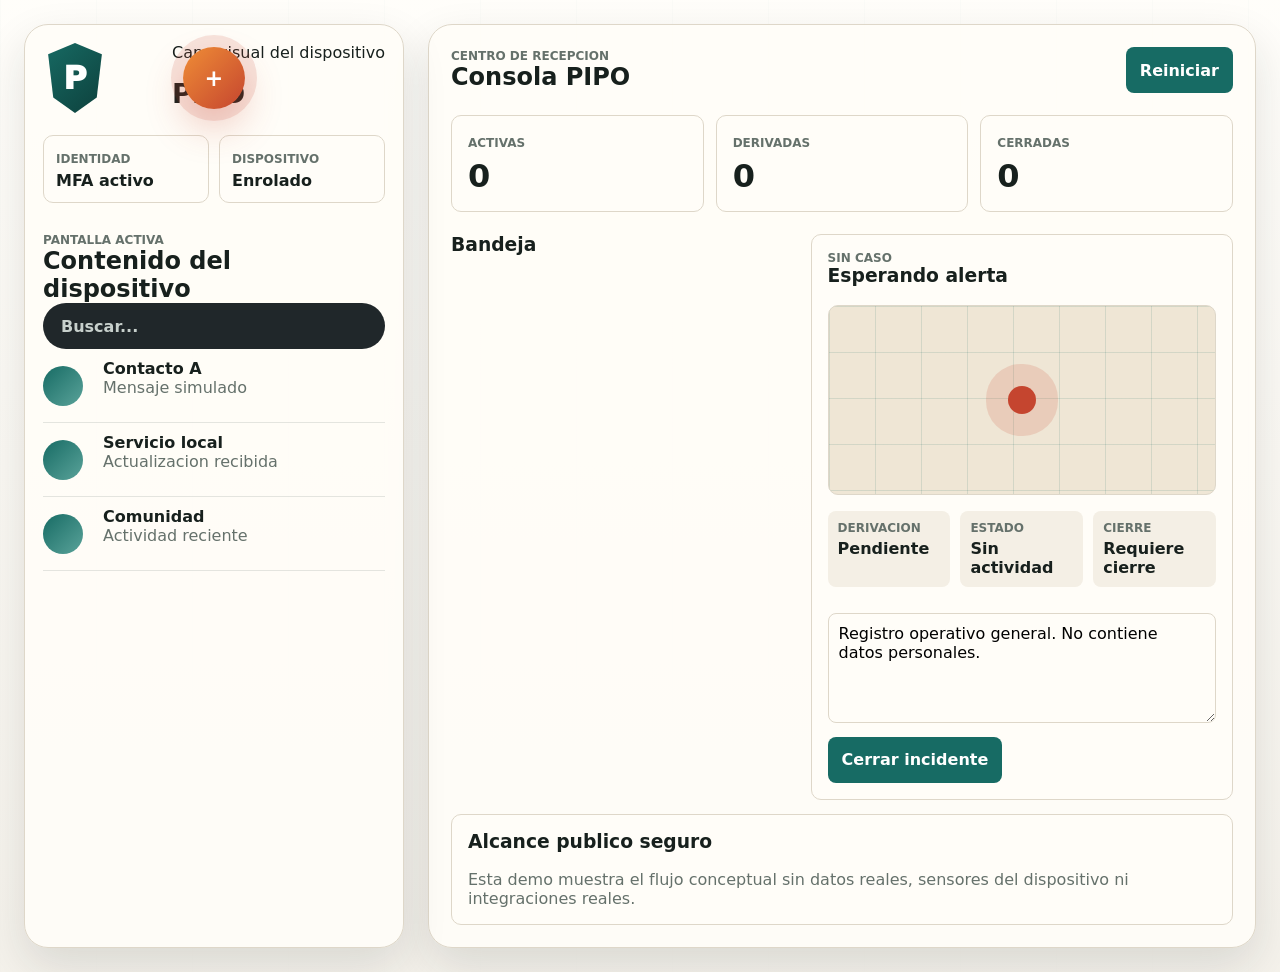
==== docs/index.html @ a472d69b "Publish public demo via GitHub Pages" ====
<!doctype html>
<html lang="es">
  <head>
    <meta charset="utf-8" />
    <meta name="viewport" content="width=device-width, initial-scale=1" />
    <title>PIPO Emergency Layer Public</title>
    <link rel="stylesheet" href="styles.css" />
  </head>
  <body>
    <main class="shell">
      <section class="phone" aria-label="Vista ciudadana">
        <header class="brand">
          <div class="mark">P</div>
          <div>
            <p>Capa visual del dispositivo</p>
            <h1>PIPO</h1>
          </div>
          <button id="pipoButton" class="pipo-dot" type="button" aria-label="Abrir PIPO">+</button>
        </header>

        <section class="identity">
          <article>
            <span>Identidad</span>
            <strong>MFA activo</strong>
          </article>
          <article>
            <span>Dispositivo</span>
            <strong>Enrolado</strong>
          </article>
        </section>

        <section class="device-view">
          <p class="eyebrow">Pantalla activa</p>
          <h2>Contenido del dispositivo</h2>
          <div class="mock-search">Buscar...</div>
          <article><span></span><div><strong>Contacto A</strong><p>Mensaje simulado</p></div></article>
          <article><span></span><div><strong>Servicio local</strong><p>Actualizacion recibida</p></div></article>
          <article><span></span><div><strong>Comunidad</strong><p>Actividad reciente</p></div></article>
        </section>

        <aside id="pipoPanel" class="panel hidden">
          <div class="panel-head">
            <div>
              <p class="eyebrow">PIPO Layer</p>
              <h2>Alerta ciudadana</h2>
            </div>
            <button id="closePanel" type="button">×</button>
          </div>

          <p class="label">Condicion</p>
          <div class="grid" id="conditionGrid">
            <button type="button" data-condition="Seguridad">Seguridad</button>
            <button type="button" data-condition="Salud">Salud</button>
            <button type="button" data-condition="Incendio">Incendio</button>
            <button type="button" data-condition="Accidente">Accidente</button>
            <button type="button" data-condition="Amenaza">Amenaza</button>
            <button type="button" data-condition="Persona en riesgo">Persona en riesgo</button>
          </div>

          <p class="label">Derivar a</p>
          <div class="grid route-grid" id="routeGrid">
            <button type="button" data-route="911">911</button>
            <button type="button" data-route="107">107</button>
            <button type="button" data-route="Bomberos">Bomberos</button>
            <button type="button" data-route="Defensa Civil">Defensa Civil</button>
            <button type="button" data-route="Transito">Transito</button>
            <button type="button" data-route="Centro de Monitoreo">Monitoreo</button>
          </div>

          <button id="sendAlert" class="send-alert" type="button">Comunicar alerta</button>
          <p class="notice">Demo publica: no captura datos reales ni accede a sensores.</p>
        </aside>
      </section>

      <section class="console" aria-label="Consola institucional">
        <header>
          <div>
            <p class="eyebrow">Centro de recepcion</p>
            <h2>Consola PIPO</h2>
          </div>
          <button id="resetDemo" type="button">Reiniciar</button>
        </header>

        <section class="metrics">
          <article><span>Activas</span><strong id="activeCount">0</strong></article>
          <article><span>Derivadas</span><strong id="derivedCount">0</strong></article>
          <article><span>Cerradas</span><strong id="closedCount">0</strong></article>
        </section>

        <section class="case-board">
          <div>
            <h3>Bandeja</h3>
            <div id="caseList" class="case-list"></div>
          </div>
          <article class="case-detail">
            <p class="case-id" id="caseId">Sin caso</p>
            <h3 id="caseTitle">Esperando alerta</h3>
            <div class="map">
              <span></span>
            </div>
            <dl>
              <div><dt>Derivacion</dt><dd id="caseRoute">Pendiente</dd></div>
              <div><dt>Estado</dt><dd id="caseStatus">Sin actividad</dd></div>
              <div><dt>Cierre</dt><dd id="caseClosure">Requiere cierre</dd></div>
            </dl>
            <textarea id="caseNotes">Registro operativo general. No contiene datos personales.</textarea>
            <button id="closeCase" type="button">Cerrar incidente</button>
          </article>
        </section>

        <section class="scope">
          <h3>Alcance publico seguro</h3>
          <p>Esta demo muestra el flujo conceptual sin datos reales, sensores del dispositivo ni integraciones reales.</p>
        </section>
      </section>
    </main>

    <script src="app.js"></script>
  </body>
</html>
---- docs/styles.css ----
:root {
  --bg: #f4f1ea;
  --surface: #fffdf8;
  --ink: #17201d;
  --muted: #65716b;
  --line: #ded7c9;
  --teal: #176b64;
  --teal-dark: #0d3f3b;
  --coral: #c5452f;
  --amber: #d69225;
  --shadow: 0 18px 45px rgba(23, 32, 29, 0.12);
}

* {
  box-sizing: border-box;
}

body {
  margin: 0;
  min-height: 100vh;
  font-family: Inter, ui-sans-serif, system-ui, -apple-system, BlinkMacSystemFont, "Segoe UI", sans-serif;
  color: var(--ink);
  background:
    linear-gradient(180deg, rgba(255, 253, 248, 0.72), rgba(244, 241, 234, 0.94)),
    repeating-linear-gradient(90deg, rgba(23, 107, 100, 0.06) 0 1px, transparent 1px 96px);
}

button,
textarea {
  font: inherit;
}

button {
  border: 0;
  cursor: pointer;
  font-weight: 850;
}

.shell {
  width: min(1320px, 100%);
  margin: 0 auto;
  padding: 24px;
  display: grid;
  grid-template-columns: 380px minmax(0, 1fr);
  gap: 24px;
}

.phone,
.console {
  background: rgba(255, 253, 248, 0.94);
  border: 1px solid var(--line);
  border-radius: 24px;
  box-shadow: var(--shadow);
}

.phone {
  position: relative;
  min-height: calc(100vh - 48px);
  overflow: hidden;
  padding: 18px;
}

.brand,
.console header,
.panel-head {
  display: flex;
  align-items: center;
  justify-content: space-between;
  gap: 14px;
}

.brand {
  align-items: flex-start;
}

.mark {
  width: 64px;
  height: 70px;
  display: grid;
  place-items: center;
  color: #fff;
  font-size: 2rem;
  font-weight: 950;
  background: linear-gradient(135deg, var(--teal), var(--teal-dark));
  clip-path: polygon(50% 0, 92% 16%, 84% 78%, 50% 100%, 16% 78%, 8% 16%);
}

.pipo-dot {
  position: absolute;
  left: 50%;
  top: 22px;
  transform: translateX(-50%);
  width: 62px;
  height: 62px;
  border-radius: 999px;
  color: #fff;
  background: linear-gradient(135deg, #ef8d36, var(--coral));
  box-shadow: 0 0 0 12px rgba(197, 69, 47, 0.14), 0 18px 38px rgba(197, 69, 47, 0.28);
  font-size: 1.4rem;
}

.eyebrow,
.label,
dt,
.metrics span,
.identity span,
.case-id {
  margin: 0;
  color: var(--muted);
  font-size: 0.75rem;
  font-weight: 900;
  text-transform: uppercase;
}

h1,
h2,
h3,
p {
  margin-top: 0;
}

h1 {
  margin-bottom: 0;
  font-size: 1.7rem;
}

h2 {
  margin-bottom: 0;
}

.identity {
  margin: 22px 0;
  display: grid;
  grid-template-columns: 1fr 1fr;
  gap: 10px;
}

.identity article,
.metrics article,
.case-detail,
.scope {
  border: 1px solid var(--line);
  border-radius: 10px;
  background: var(--surface);
}

.identity article {
  padding: 12px;
}

.identity strong {
  display: block;
  margin-top: 4px;
}

.device-view {
  padding-top: 8px;
}

.mock-search {
  min-height: 46px;
  border-radius: 999px;
  display: flex;
  align-items: center;
  padding: 0 18px;
  background: #20272a;
  color: #c7d0cc;
  font-weight: 800;
}

.device-view article {
  min-height: 74px;
  display: grid;
  grid-template-columns: 48px 1fr;
  gap: 12px;
  align-items: center;
  border-bottom: 1px solid rgba(105, 115, 109, 0.18);
}

.device-view article span {
  width: 40px;
  height: 40px;
  border-radius: 50%;
  background: linear-gradient(135deg, var(--teal), #5aa39a);
}

.device-view p {
  color: var(--muted);
}

.panel {
  position: absolute;
  left: 16px;
  right: 16px;
  top: 96px;
  z-index: 5;
  padding: 14px;
  border: 1px solid var(--line);
  border-radius: 14px;
  background: rgba(255, 253, 248, 0.98);
  box-shadow: 0 22px 55px rgba(23, 32, 29, 0.22);
}

.hidden {
  display: none;
}

.panel-head button {
  width: 34px;
  height: 34px;
  border-radius: 50%;
  background: #ece6d9;
}

.grid {
  margin: 8px 0 14px;
  display: grid;
  grid-template-columns: repeat(2, minmax(0, 1fr));
  gap: 8px;
}

.route-grid {
  grid-template-columns: repeat(3, minmax(0, 1fr));
}

.grid button {
  min-height: 42px;
  border-radius: 8px;
  background: #ece6d9;
  color: var(--ink);
}

.grid button.active {
  background: var(--teal-dark);
  color: #fff;
}

.send-alert,
#closeCase,
#resetDemo {
  min-height: 46px;
  border-radius: 8px;
  padding: 0 14px;
  color: #fff;
  background: var(--teal);
}

.send-alert {
  width: 100%;
  background: var(--coral);
}

.notice {
  margin: 10px 0 0;
  color: #6c4c0d;
  font-size: 0.9rem;
}

.console {
  padding: 22px;
}

.metrics {
  margin: 22px 0;
  display: grid;
  grid-template-columns: repeat(3, 1fr);
  gap: 12px;
}

.metrics article {
  padding: 16px;
}

.metrics strong {
  display: block;
  margin-top: 6px;
  font-size: 2rem;
}

.case-board {
  display: grid;
  grid-template-columns: minmax(280px, 0.9fr) minmax(360px, 1.1fr);
  gap: 14px;
}

.case-list {
  display: grid;
  gap: 10px;
}

.case-card {
  border: 1px solid var(--line);
  border-radius: 10px;
  padding: 12px;
  background: var(--surface);
}

.case-card.active {
  border-color: var(--teal);
  box-shadow: inset 4px 0 0 var(--teal);
}

.case-card p {
  margin-bottom: 0;
  color: var(--muted);
}

.case-detail {
  padding: 16px;
}

.map {
  margin: 14px 0;
  min-height: 190px;
  border: 1px solid var(--line);
  border-radius: 10px;
  background:
    linear-gradient(rgba(23, 107, 100, 0.13) 1px, transparent 1px),
    linear-gradient(90deg, rgba(23, 107, 100, 0.13) 1px, transparent 1px),
    #efe6d5;
  background-size: 46px 46px;
  display: grid;
  place-items: center;
}

.map span {
  width: 28px;
  height: 28px;
  border-radius: 50%;
  background: var(--coral);
  box-shadow: 0 0 0 22px rgba(197, 69, 47, 0.16);
}

dl {
  display: grid;
  grid-template-columns: repeat(3, 1fr);
  gap: 10px;
}

dl div {
  padding: 10px;
  border-radius: 8px;
  background: #f4efe5;
}

dd {
  margin: 4px 0 0;
  font-weight: 850;
}

textarea {
  width: 100%;
  min-height: 110px;
  margin: 10px 0;
  resize: vertical;
  border: 1px solid var(--line);
  border-radius: 8px;
  padding: 10px;
  background: #fffdf8;
}

.scope {
  margin-top: 14px;
  padding: 16px;
}

.scope p {
  margin-bottom: 0;
  color: var(--muted);
}

@media (max-width: 900px) {
  .shell,
  .case-board {
    grid-template-columns: 1fr;
  }
}
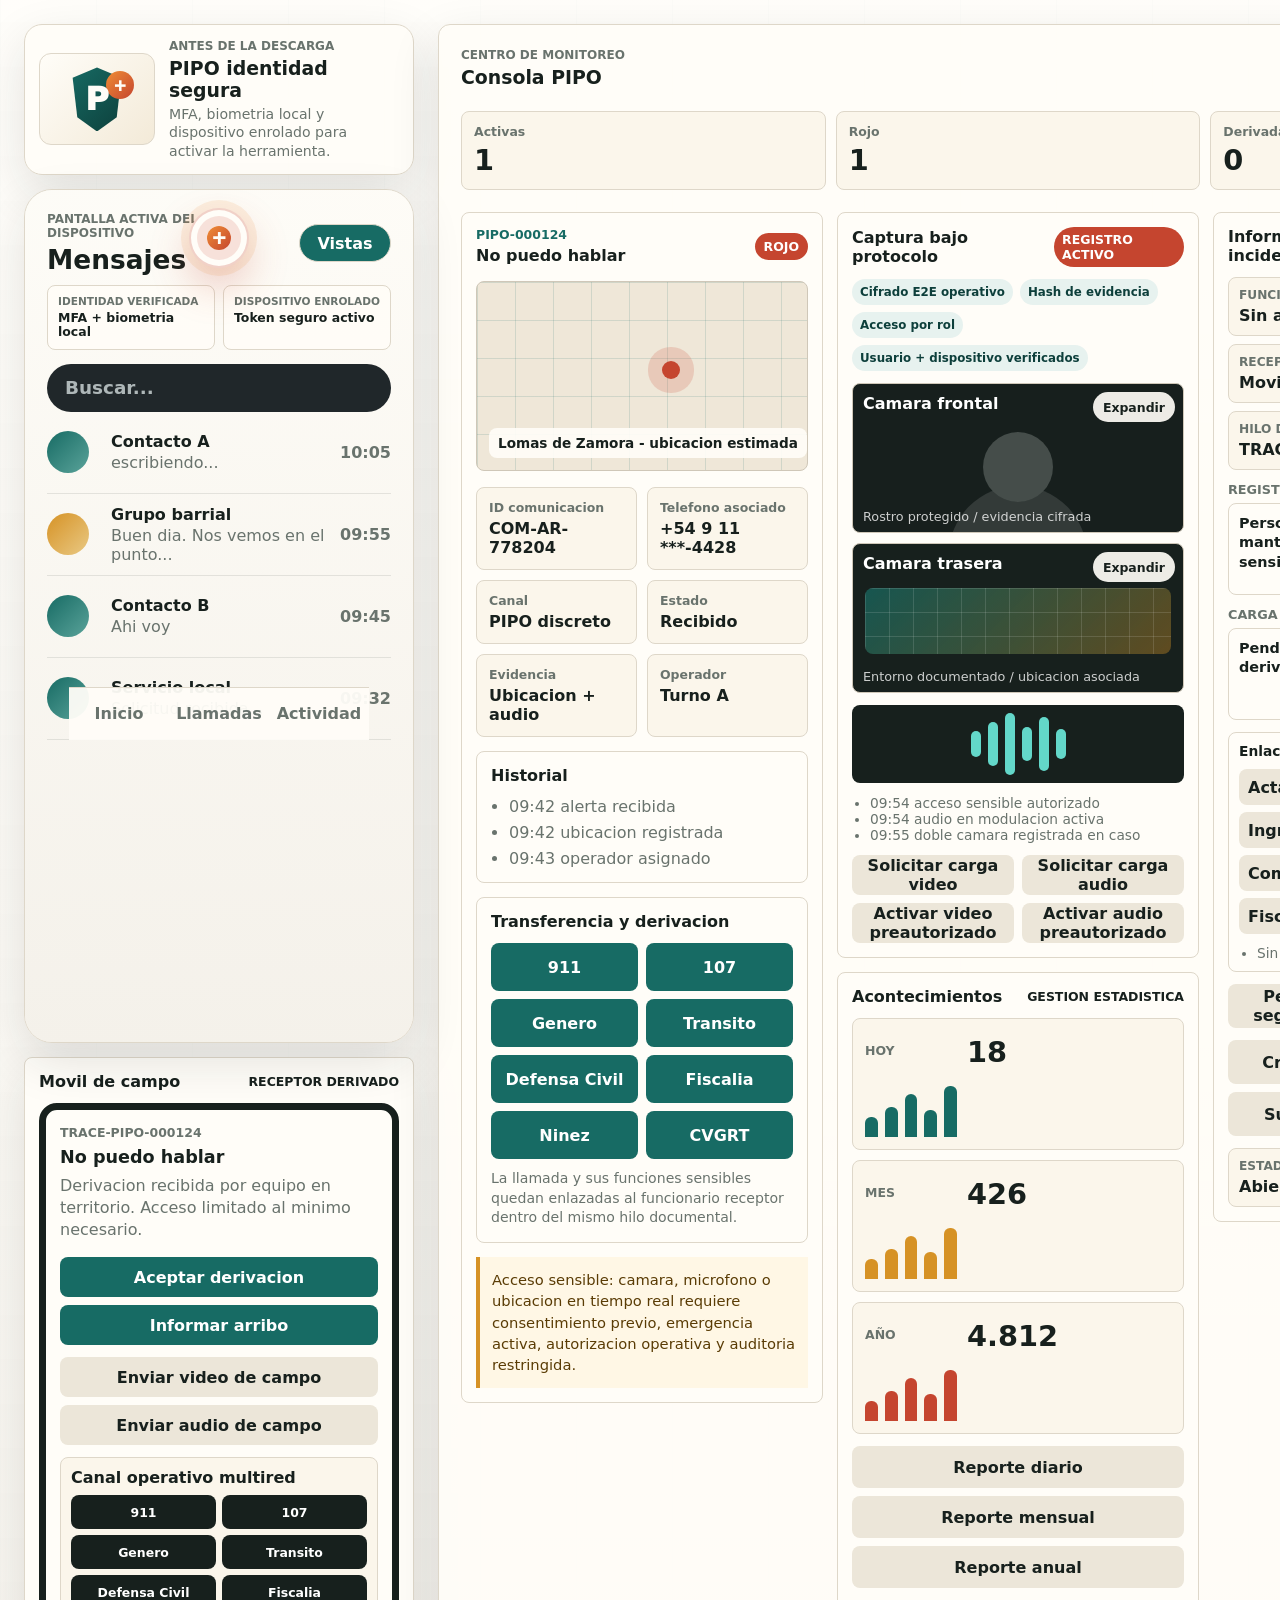
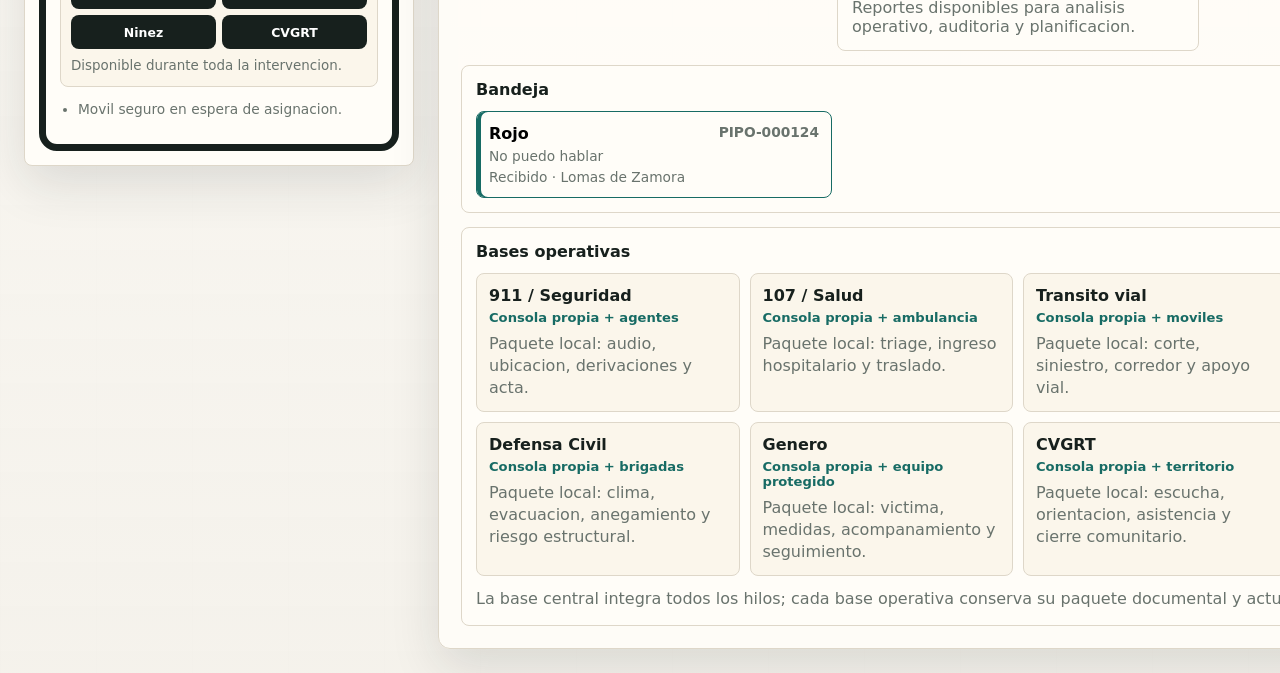
==== commit 66631042: "Align public web demo with full prototype" ====
--- a/docs/index.html
+++ b/docs/index.html
@@ -3,118 +3,519 @@
   <head>
     <meta charset="utf-8" />
     <meta name="viewport" content="width=device-width, initial-scale=1" />
-    <title>PIPO Emergency Layer Public</title>
-    <link rel="stylesheet" href="styles.css" />
+    <title>PIPO Emergency Layer - Prototipo</title>
+    <link rel="stylesheet" href="styles.css?v=32" />
   </head>
   <body>
-    <main class="shell">
-      <section class="phone" aria-label="Vista ciudadana">
-        <header class="brand">
-          <div class="mark">P</div>
+    <main class="app-shell">
+      <div class="device-column">
+        <section class="pre-download-card" aria-label="Identificacion previa a la descarga">
+          <div class="pipo-brandmark" aria-hidden="true"><span>P</span></div>
           <div>
-            <p>Capa visual del dispositivo</p>
-            <h1>PIPO</h1>
-          </div>
-          <button id="pipoButton" class="pipo-dot" type="button" aria-label="Abrir PIPO">+</button>
+            <p class="eyebrow">Antes de la descarga</p>
+            <h2>PIPO identidad segura</h2>
+            <p>MFA, biometria local y dispositivo enrolado para activar la herramienta.</p>
+          </div>
+        </section>
+
+        <section class="phone-panel" aria-label="Pantalla ciudadana">
+          <div id="neutralScreen" class="neutral-screen hidden" aria-live="polite">
+            <p>Solicitud registrada</p>
+            <strong id="neutralCase">Estado: activo</strong>
+            <button class="ghost-button" type="button" data-action="restore">Volver</button>
+          </div>
+
+        <div id="citizenFlow" class="citizen-flow">
+          <section class="social-app" aria-label="Pantalla del dispositivo simulada">
+            <header class="social-header">
+              <div>
+                <p class="eyebrow">Pantalla activa del dispositivo</p>
+                <h1 id="socialTitle">Mensajes</h1>
+              </div>
+              <details id="networkPicker" class="network-picker">
+                <summary id="networkToggle" class="network-toggle">Vistas</summary>
+                <div id="networkRail" class="network-rail" aria-label="Cambiar vista del dispositivo">
+                  <button type="button" class="active" data-social="chat">Mensajes</button>
+                  <button type="button" data-social="feed">Actividad</button>
+                  <button type="button" data-social="work">Trabajo</button>
+                  <button type="button" data-social="community">Comunidad</button>
+                </div>
+              </details>
+            </header>
+
+            <section class="identity-card" aria-label="Identidad segura PIPO">
+              <div>
+                <span>Identidad verificada</span>
+                <strong>MFA + biometria local</strong>
+              </div>
+              <div>
+                <span>Dispositivo enrolado</span>
+                <strong>Token seguro activo</strong>
+              </div>
+            </section>
+
+            <div class="social-screen active" data-screen="chat">
+              <div class="search-pill">Buscar...</div>
+              <article class="chat-row"><span class="avatar"></span><div><strong>Contacto A</strong><p>escribiendo...</p></div><time>10:05</time></article>
+              <article class="chat-row"><span class="avatar alt"></span><div><strong>Grupo barrial</strong><p>Buen dia. Nos vemos en el punto...</p></div><time>09:55</time></article>
+              <article class="chat-row"><span class="avatar neutral"></span><div><strong>Contacto B</strong><p>Ahi voy</p></div><time>09:45</time></article>
+              <article class="chat-row"><span class="avatar"></span><div><strong>Servicio local</strong><p>Solicitud recibida...</p></div><time>09:32</time></article>
+              <nav class="mock-nav"><span>Inicio</span><span>Llamadas</span><span>Actividad</span></nav>
+            </div>
+
+            <div class="social-screen" data-screen="feed">
+              <div class="story-strip"><span></span><span></span><span></span><span></span></div>
+              <article class="social-card">
+                <div class="avatar-line">
+                  <span class="avatar alt"></span>
+                  <div>
+                    <strong>Cuenta comunitaria</strong>
+                    <p>3 personas mas · contenido anonimizado</p>
+                  </div>
+                </div>
+                <div class="post-visual magenta"></div>
+                <div class="reaction-row"><span>Me gusta</span><span>Comentar</span><span>Enviar</span></div>
+              </article>
+            </div>
+
+            <div class="social-screen" data-screen="work">
+              <div class="search-pill light">Buscar</div>
+              <article class="work-card">
+                <div class="avatar-line">
+                  <span class="avatar neutral"></span>
+                  <div>
+                    <strong>Perfil profesional</strong>
+                    <p>Publicacion sugerida · 1 h</p>
+                  </div>
+                </div>
+                <div class="post-visual work"></div>
+                <p class="post-text">Contenido laboral anonimizado. La capa visual PIPO permanece disponible sin exponer identidad.</p>
+              </article>
+              <div class="reaction-row"><span>Recomendar</span><span>Comentar</span><span>Enviar</span></div>
+            </div>
+
+            <div class="social-screen" data-screen="community">
+              <aside class="server-rail"><span></span><span></span><span></span><span></span><span>+</span></aside>
+              <section class="channel-list">
+                <h2>Comunidad segura</h2>
+                <div class="search-pill">Buscar</div>
+                <p># avisos</p>
+                <p># general</p>
+                <p># clases</p>
+                <p># herramientas</p>
+                <p>🔊 Sala general</p>
+                <p>🔊 Sala duo</p>
+                <p># segundo-anio</p>
+              </section>
+            </div>
+          </section>
+
+          <button id="pipoDot" class="pipo-dot" type="button" data-action="toggle-rail" aria-label="Abrir PIPO">
+            <span></span>
+          </button>
+
+          <aside id="pipoRail" class="pipo-rail overlay hidden" aria-label="Barra de emergencia PIPO">
+            <div class="rail-head">
+              <div>
+                <p class="eyebrow">PIPO Layer</p>
+                <h2>Emergencia</h2>
+              </div>
+              <button class="mini-close" type="button" data-action="toggle-rail" aria-label="Cerrar">×</button>
+            </div>
+
+            <div class="rail-section">
+              <p>Condicion</p>
+              <div class="incident-grid compact-grid" id="incidentGrid">
+                <button type="button" data-incident="No puedo hablar">No puedo hablar</button>
+                <button type="button" data-incident="Violencia de genero">Violencia</button>
+                <button type="button" data-incident="Emergencia medica">Salud</button>
+                <button type="button" data-incident="Amenaza o extorsion">Amenaza</button>
+                <button type="button" data-incident="Robo en curso">Robo</button>
+                <button type="button" data-incident="Incendio">Incendio</button>
+                <button type="button" data-incident="Accidente vial">Accidente</button>
+                <button type="button" data-incident="Persona en riesgo">Persona en riesgo</button>
+              </div>
+            </div>
+
+            <div class="rail-section">
+              <p>Derivar a</p>
+              <div class="route-grid">
+                <button type="button" data-route="911 / Seguridad">911</button>
+                <button type="button" data-route="107 / Salud">107</button>
+                <button type="button" data-route="100 / Bomberos">Bomberos</button>
+                <button type="button" data-route="103 / Defensa Civil">Defensa Civil</button>
+                <button type="button" data-route="Genero">Genero</button>
+                <button type="button" data-route="Transito vial">Transito</button>
+                <button type="button" data-route="Ninez">Ninez</button>
+                <button type="button" data-route="Fiscalia">Fiscalia</button>
+                <button type="button" data-route="CVGRT territorial">CVGRT</button>
+              </div>
+            </div>
+
+            <div class="rail-actions">
+              <button id="panicButton" class="primary-alert" type="button">Comunicar alerta</button>
+              <button type="button" data-action="reserved-call" class="reserve-alert">Llamar en reserva</button>
+            </div>
+
+            <div class="single-contact">
+              <strong>Activacion silenciosa</strong>
+              <span>Si no puedo hablar ni delatarme, toca una sola vez para enviar ubicacion, audio/video preautorizado y evidencia disponible.</span>
+              <button type="button" data-action="silent" class="silent-alert">Tocar sin delatarme</button>
+            </div>
+          </aside>
+          </div>
+        </section>
+
+        <section class="field-mobile field-mobile-device">
+          <div class="section-title">
+            <h3>Movil de campo</h3>
+            <span>Receptor derivado</span>
+          </div>
+          <div class="field-phone">
+            <p class="field-id">TRACE-PIPO-000124</p>
+            <h4>No puedo hablar</h4>
+            <p>Derivacion recibida por equipo en territorio. Acceso limitado al minimo necesario.</p>
+            <div class="field-actions">
+              <button type="button" data-action="field-accept">Aceptar derivacion</button>
+              <button type="button" data-action="field-update">Informar arribo</button>
+            </div>
+            <div id="fieldEvidence" class="field-evidence hidden">
+              <strong>Evidencia habilitada</strong>
+              <span>Imagenes</span>
+              <span>Audio</span>
+              <span>Ubicacion</span>
+            </div>
+            <div class="field-actions secondary">
+              <button type="button" data-action="field-video">Enviar video de campo</button>
+              <button type="button" data-action="field-audio">Enviar audio de campo</button>
+            </div>
+            <div class="radio-channel">
+              <strong>Canal operativo multired</strong>
+              <div>
+                <button type="button" data-radio="911">911</button>
+                <button type="button" data-radio="107">107</button>
+                <button type="button" data-radio="Genero">Genero</button>
+                <button type="button" data-radio="Transito vial">Transito</button>
+                <button type="button" data-radio="Defensa Civil">Defensa Civil</button>
+                <button type="button" data-radio="Fiscalia">Fiscalia</button>
+                <button type="button" data-radio="Ninez">Ninez</button>
+                <button type="button" data-radio="CVGRT">CVGRT</button>
+              </div>
+              <p id="radioState">Disponible durante toda la intervencion.</p>
+            </div>
+            <ul id="fieldLog">
+              <li>Movil seguro en espera de asignacion.</li>
+            </ul>
+          </div>
+        </section>
+      </div>
+
+      <section class="operator-panel" aria-label="Consola operativa">
+        <header class="console-header">
+          <div>
+            <p class="eyebrow">Centro de monitoreo</p>
+            <h2>Consola PIPO</h2>
+          </div>
+          <div class="console-actions">
+            <button type="button" data-action="reset">Reiniciar demo</button>
+          </div>
         </header>
 
-        <section class="identity">
+        <div class="metrics">
           <article>
-            <span>Identidad</span>
-            <strong>MFA activo</strong>
+            <span>Activas</span>
+            <strong id="activeCount">1</strong>
           </article>
           <article>
-            <span>Dispositivo</span>
-            <strong>Enrolado</strong>
+            <span>Rojo</span>
+            <strong id="redCount">1</strong>
           </article>
-        </section>
-
-        <section class="device-view">
-          <p class="eyebrow">Pantalla activa</p>
-          <h2>Contenido del dispositivo</h2>
-          <div class="mock-search">Buscar...</div>
-          <article><span></span><div><strong>Contacto A</strong><p>Mensaje simulado</p></div></article>
-          <article><span></span><div><strong>Servicio local</strong><p>Actualizacion recibida</p></div></article>
-          <article><span></span><div><strong>Comunidad</strong><p>Actividad reciente</p></div></article>
-        </section>
-
-        <aside id="pipoPanel" class="panel hidden">
-          <div class="panel-head">
-            <div>
-              <p class="eyebrow">PIPO Layer</p>
-              <h2>Alerta ciudadana</h2>
-            </div>
-            <button id="closePanel" type="button">×</button>
-          </div>
-
-          <p class="label">Condicion</p>
-          <div class="grid" id="conditionGrid">
-            <button type="button" data-condition="Seguridad">Seguridad</button>
-            <button type="button" data-condition="Salud">Salud</button>
-            <button type="button" data-condition="Incendio">Incendio</button>
-            <button type="button" data-condition="Accidente">Accidente</button>
-            <button type="button" data-condition="Amenaza">Amenaza</button>
-            <button type="button" data-condition="Persona en riesgo">Persona en riesgo</button>
-          </div>
-
-          <p class="label">Derivar a</p>
-          <div class="grid route-grid" id="routeGrid">
-            <button type="button" data-route="911">911</button>
-            <button type="button" data-route="107">107</button>
-            <button type="button" data-route="Bomberos">Bomberos</button>
-            <button type="button" data-route="Defensa Civil">Defensa Civil</button>
-            <button type="button" data-route="Transito">Transito</button>
-            <button type="button" data-route="Centro de Monitoreo">Monitoreo</button>
-          </div>
-
-          <button id="sendAlert" class="send-alert" type="button">Comunicar alerta</button>
-          <p class="notice">Demo publica: no captura datos reales ni accede a sensores.</p>
-        </aside>
+          <article>
+            <span>Derivadas</span>
+            <strong id="derivedCount">0</strong>
+          </article>
+        </div>
+
+        <div class="console-layout">
+          <section class="case-detail">
+            <div class="case-head">
+              <div>
+                <p id="caseId" class="case-id">PIPO-000124</p>
+                <h3 id="caseTitle">No puedo hablar</h3>
+              </div>
+              <span id="casePriority" class="priority red">Rojo</span>
+            </div>
+
+            <div class="map-box">
+              <div class="map-marker"></div>
+              <span id="caseZone">Lomas de Zamora - ubicacion estimada</span>
+            </div>
+
+            <div class="detail-grid">
+              <article>
+                <span>ID comunicacion</span>
+                <strong id="caseComms">COM-AR-778204</strong>
+              </article>
+              <article>
+                <span>Telefono asociado</span>
+                <strong id="casePhone">+54 9 11 ***-4428</strong>
+              </article>
+              <article>
+                <span>Canal</span>
+                <strong id="caseChannel">PIPO discreto</strong>
+              </article>
+              <article>
+                <span>Estado</span>
+                <strong id="caseStatus">Recibido</strong>
+              </article>
+              <article>
+                <span>Evidencia</span>
+                <strong id="caseEvidence">Ubicacion + audio</strong>
+              </article>
+              <article>
+                <span>Operador</span>
+                <strong>Turno A</strong>
+              </article>
+            </div>
+
+            <section class="timeline">
+              <h3>Historial</h3>
+              <ul id="timelineList"></ul>
+            </section>
+
+            <section class="derivation">
+              <h3>Transferencia y derivacion</h3>
+              <div class="derivation-buttons">
+                <button type="button" data-derive="911 / Seguridad">911</button>
+                <button type="button" data-derive="107 / Salud">107</button>
+                <button type="button" data-derive="Genero">Genero</button>
+                <button type="button" data-derive="Transito vial">Transito</button>
+                <button type="button" data-derive="Defensa Civil">Defensa Civil</button>
+                <button type="button" data-derive="Fiscalia">Fiscalia</button>
+                <button type="button" data-derive="Ninez">Ninez</button>
+                <button type="button" data-derive="CVGRT territorial">CVGRT</button>
+              </div>
+              <p class="derivation-copy">La llamada y sus funciones sensibles quedan enlazadas al funcionario receptor dentro del mismo hilo documental.</p>
+            </section>
+
+            <aside class="sensitive-note">
+              Acceso sensible: camara, microfono o ubicacion en tiempo real requiere consentimiento previo,
+              emergencia activa, autorizacion operativa y auditoria restringida.
+            </aside>
+
+          </section>
+
+          <section class="report-panel">
+            <div class="section-title">
+              <h3>Informe del incidente</h3>
+              <span>Cierre obligatorio</span>
+            </div>
+            <div class="report-meta">
+              <article>
+                <span>Funcionario receptor</span>
+                <strong id="receiverName">Sin asignar</strong>
+              </article>
+              <article>
+                <span>Recepcion en campo</span>
+                <strong id="fieldDevice">Movil seguro pendiente</strong>
+              </article>
+              <article>
+                <span>Hilo documental</span>
+                <strong id="threadId">TRACE-PIPO-000124</strong>
+              </article>
+            </div>
+            <label class="report-field">
+              Registro del operador
+              <textarea id="operatorReport">Persona sin posibilidad de hablar. Se mantiene ubicacion activa y evidencia sensible bajo protocolo.</textarea>
+            </label>
+            <label class="report-field">
+              Carga del funcionario receptor
+              <textarea id="receiverReport">Pendiente de carga por area derivada.</textarea>
+            </label>
+            <section class="document-links">
+              <h4>Enlaces institucionales</h4>
+              <button type="button" data-linkdoc="Acta policial">Acta policial</button>
+              <button type="button" data-linkdoc="Ingreso hospitalario">Ingreso hospitalario</button>
+              <button type="button" data-linkdoc="Comunicacion judicial">Comunicacion judicial</button>
+              <button type="button" data-linkdoc="Fiscalia / Ninez">Fiscalia / Ninez</button>
+              <ul id="linkedDocs">
+                <li>Sin documentacion externa asociada.</li>
+              </ul>
+            </section>
+            <div class="closure-grid">
+              <button type="button" data-action="mark-followup">Pendiente seguimiento</button>
+              <button type="button" data-action="close-case">Cerrar reporte</button>
+            </div>
+            <div class="closure-grid upload-grid">
+              <button type="button" data-linkdoc="Acta de procedimiento">Crear acta</button>
+              <button type="button" data-linkdoc="Documento adjunto">Subir documento</button>
+              <button type="button" data-linkdoc="Foto de cierre">Subir foto</button>
+              <button type="button" data-linkdoc="Video de cierre">Subir video</button>
+            </div>
+            <div class="closure-state">
+              <span>Estado de cierre</span>
+              <strong id="closureState">Abierto - requiere cierre</strong>
+            </div>
+          </section>
+
+          <div class="middle-stack">
+          <section class="camera-monitor">
+            <div class="section-title">
+              <h3>Captura bajo protocolo</h3>
+              <span>Registro activo</span>
+            </div>
+            <div class="security-strip">
+              <span>Cifrado E2E operativo</span>
+              <span>Hash de evidencia</span>
+              <span>Acceso por rol</span>
+              <span>Usuario + dispositivo verificados</span>
+            </div>
+            <div class="camera-grid">
+              <article class="camera-feed front">
+                <span>Camara frontal</span>
+                <button type="button" data-action="expand-front">Expandir</button>
+                <div class="face-mask"></div>
+                <p>Rostro protegido / evidencia cifrada</p>
+              </article>
+              <article class="camera-feed rear">
+                <span>Camara trasera</span>
+                <button type="button" data-action="expand-rear">Expandir</button>
+                <div class="scene-lines"></div>
+                <p>Entorno documentado / ubicacion asociada</p>
+              </article>
+            </div>
+            <div class="audio-register">
+              <div class="wave-bars" aria-label="Modulacion de audio">
+                <span></span><span></span><span></span><span></span><span></span><span></span>
+              </div>
+              <ul>
+                <li>09:54 acceso sensible autorizado</li>
+                <li>09:54 audio en modulacion activa</li>
+                <li>09:55 doble camara registrada en caso</li>
+              </ul>
+            </div>
+            <div class="monitor-actions">
+              <button type="button" data-action="ask-field-video">Solicitar carga video</button>
+              <button type="button" data-action="ask-field-audio">Solicitar carga audio</button>
+              <button type="button" data-action="request-field-video">Activar video preautorizado</button>
+              <button type="button" data-action="request-field-audio">Activar audio preautorizado</button>
+            </div>
+          </section>
+
+          <section class="analytics-panel">
+            <div class="section-title">
+              <h3>Acontecimientos</h3>
+              <span>Gestion estadistica</span>
+            </div>
+            <div class="analytics-grid">
+              <article>
+                <span>Hoy</span>
+                <strong>18</strong>
+                <div class="mini-bars"><i></i><i></i><i></i><i></i><i></i></div>
+              </article>
+              <article>
+                <span>Mes</span>
+                <strong>426</strong>
+                <div class="mini-bars month"><i></i><i></i><i></i><i></i><i></i></div>
+              </article>
+              <article>
+                <span>Año</span>
+                <strong>4.812</strong>
+                <div class="mini-bars year"><i></i><i></i><i></i><i></i><i></i></div>
+              </article>
+            </div>
+            <div class="report-actions">
+              <button type="button" data-action="daily-report">Reporte diario</button>
+              <button type="button" data-action="monthly-report">Reporte mensual</button>
+              <button type="button" data-action="annual-report">Reporte anual</button>
+            </div>
+            <p id="reportState">Reportes disponibles para analisis operativo, auditoria y planificacion.</p>
+          </section>
+
+          </div>
+
+          <section class="queue">
+            <div class="section-title">
+              <h3>Bandeja</h3>
+              <span>Tiempo real</span>
+            </div>
+            <div id="caseList" class="case-list"></div>
+          </section>
+
+          <section class="federated-bases">
+            <div class="section-title">
+              <h3>Bases operativas</h3>
+              <span>Consolas federadas</span>
+            </div>
+            <div class="base-grid">
+              <article>
+                <strong>911 / Seguridad</strong>
+                <span>Consola propia + agentes</span>
+                <p>Paquete local: audio, ubicacion, derivaciones y acta.</p>
+              </article>
+              <article>
+                <strong>107 / Salud</strong>
+                <span>Consola propia + ambulancia</span>
+                <p>Paquete local: triage, ingreso hospitalario y traslado.</p>
+              </article>
+              <article>
+                <strong>Transito vial</strong>
+                <span>Consola propia + moviles</span>
+                <p>Paquete local: corte, siniestro, corredor y apoyo vial.</p>
+              </article>
+              <article>
+                <strong>Fiscalia / Ninez</strong>
+                <span>Consola propia + receptor</span>
+                <p>Paquete local: oficio, resguardo, intervencion y cierre.</p>
+              </article>
+              <article>
+                <strong>Defensa Civil</strong>
+                <span>Consola propia + brigadas</span>
+                <p>Paquete local: clima, evacuacion, anegamiento y riesgo estructural.</p>
+              </article>
+              <article>
+                <strong>Genero</strong>
+                <span>Consola propia + equipo protegido</span>
+                <p>Paquete local: victima, medidas, acompanamiento y seguimiento.</p>
+              </article>
+              <article>
+                <strong>CVGRT</strong>
+                <span>Consola propia + territorio</span>
+                <p>Paquete local: escucha, orientacion, asistencia y cierre comunitario.</p>
+              </article>
+              <article>
+                <strong>Centro de Monitoreo</strong>
+                <span>Base central integradora</span>
+                <p>Paquete central: todos los hilos, estados, evidencias y reportes.</p>
+              </article>
+            </div>
+            <p class="federated-copy">La base central integra todos los hilos; cada base operativa conserva su paquete documental y actua con su equipo de campo.</p>
+          </section>
+
+        </div>
       </section>
-
-      <section class="console" aria-label="Consola institucional">
+    </main>
+
+    <div id="cameraModal" class="camera-modal hidden" role="dialog" aria-modal="true" aria-label="Vista ampliada de camara">
+      <section class="expanded-camera">
         <header>
           <div>
-            <p class="eyebrow">Centro de recepcion</p>
-            <h2>Consola PIPO</h2>
-          </div>
-          <button id="resetDemo" type="button">Reiniciar</button>
+            <p class="eyebrow">Vista ampliada</p>
+            <h2 id="modalCameraTitle">Camara</h2>
+          </div>
+          <button type="button" data-action="close-camera">Cerrar</button>
         </header>
-
-        <section class="metrics">
-          <article><span>Activas</span><strong id="activeCount">0</strong></article>
-          <article><span>Derivadas</span><strong id="derivedCount">0</strong></article>
-          <article><span>Cerradas</span><strong id="closedCount">0</strong></article>
-        </section>
-
-        <section class="case-board">
-          <div>
-            <h3>Bandeja</h3>
-            <div id="caseList" class="case-list"></div>
-          </div>
-          <article class="case-detail">
-            <p class="case-id" id="caseId">Sin caso</p>
-            <h3 id="caseTitle">Esperando alerta</h3>
-            <div class="map">
-              <span></span>
-            </div>
-            <dl>
-              <div><dt>Derivacion</dt><dd id="caseRoute">Pendiente</dd></div>
-              <div><dt>Estado</dt><dd id="caseStatus">Sin actividad</dd></div>
-              <div><dt>Cierre</dt><dd id="caseClosure">Requiere cierre</dd></div>
-            </dl>
-            <textarea id="caseNotes">Registro operativo general. No contiene datos personales.</textarea>
-            <button id="closeCase" type="button">Cerrar incidente</button>
-          </article>
-        </section>
-
-        <section class="scope">
-          <h3>Alcance publico seguro</h3>
-          <p>Esta demo muestra el flujo conceptual sin datos reales, sensores del dispositivo ni integraciones reales.</p>
-        </section>
+        <div id="modalCameraView" class="modal-camera-view front-view">
+          <div class="face-mask"></div>
+        </div>
       </section>
-    </main>
-
-    <script src="app.js"></script>
+      <aside class="modal-report">
+        <h3>Registro durante visualizacion</h3>
+        <textarea>El operador mantiene escritura de registro mientras visualiza camara ampliada. Toda accion queda asociada al hilo documental.</textarea>
+        <button type="button" data-action="close-case">Cerrar reporte</button>
+      </aside>
+    </div>
+
+    <script src="app.js?v=32"></script>
   </body>
 </html>
--- a/docs/styles.css
+++ b/docs/styles.css
@@ -2,13 +2,14 @@
   --bg: #f4f1ea;
   --surface: #fffdf8;
   --ink: #17201d;
-  --muted: #65716b;
+  --muted: #69736d;
   --line: #ded7c9;
   --teal: #176b64;
   --teal-dark: #0d3f3b;
   --coral: #c5452f;
   --amber: #d69225;
-  --shadow: 0 18px 45px rgba(23, 32, 29, 0.12);
+  --green: #28724f;
+  --shadow: 0 18px 50px rgba(23, 32, 29, 0.12);
 }
 
 * {
@@ -18,98 +19,156 @@
 body {
   margin: 0;
   min-height: 100vh;
+  overflow-x: auto;
   font-family: Inter, ui-sans-serif, system-ui, -apple-system, BlinkMacSystemFont, "Segoe UI", sans-serif;
   color: var(--ink);
   background:
-    linear-gradient(180deg, rgba(255, 253, 248, 0.72), rgba(244, 241, 234, 0.94)),
-    repeating-linear-gradient(90deg, rgba(23, 107, 100, 0.06) 0 1px, transparent 1px 96px);
+    linear-gradient(180deg, rgba(255, 253, 248, 0.72), rgba(244, 241, 234, 0.92)),
+    repeating-linear-gradient(90deg, rgba(23, 107, 100, 0.05) 0 1px, transparent 1px 96px);
 }
 
 button,
-textarea {
+input {
   font: inherit;
 }
 
 button {
   border: 0;
   cursor: pointer;
-  font-weight: 850;
-}
-
-.shell {
-  width: min(1320px, 100%);
+}
+
+.app-shell {
+  width: max(1580px, 100%);
+  min-height: 100vh;
   margin: 0 auto;
   padding: 24px;
   display: grid;
-  grid-template-columns: 380px minmax(0, 1fr);
+  grid-template-columns: 390px minmax(1160px, 1fr);
   gap: 24px;
-}
-
-.phone,
-.console {
+  align-items: stretch;
+}
+
+.device-column {
+  display: grid;
+  gap: 14px;
+  align-content: start;
+}
+
+.phone-panel,
+.field-mobile-device,
+.pre-download-card,
+.operator-panel {
   background: rgba(255, 253, 248, 0.94);
   border: 1px solid var(--line);
-  border-radius: 24px;
   box-shadow: var(--shadow);
 }
 
-.phone {
+.pre-download-card {
+  border-radius: 18px;
+  padding: 14px;
+  display: grid;
+  grid-template-columns: 116px 1fr;
+  gap: 14px;
+  align-items: center;
+}
+
+.pipo-brandmark {
   position: relative;
+  display: grid;
+  place-items: center;
+  width: 116px;
+  height: 92px;
+  border-radius: 12px;
+  border: 1px solid var(--line);
+  background:
+    radial-gradient(circle at 50% 42%, rgba(239, 141, 54, 0.24) 0 26%, transparent 27%),
+    linear-gradient(135deg, #fffdf8, #f3ead8);
+  overflow: hidden;
+}
+
+.pipo-brandmark::before {
+  content: "";
+  position: absolute;
+  width: 58px;
+  height: 64px;
+  border-radius: 20px 20px 24px 24px;
+  background: linear-gradient(135deg, var(--teal), var(--teal-dark));
+  clip-path: polygon(50% 0, 92% 16%, 84% 78%, 50% 100%, 16% 78%, 8% 16%);
+}
+
+.pipo-brandmark::after {
+  content: "+";
+  position: absolute;
+  right: 20px;
+  top: 17px;
+  width: 28px;
+  height: 28px;
+  border-radius: 999px;
+  display: grid;
+  place-items: center;
+  background: linear-gradient(135deg, #ef8d36, var(--coral));
+  color: #fffdf8;
+  font-weight: 950;
+}
+
+.pipo-brandmark span {
+  position: relative;
+  z-index: 1;
+  color: #fffdf8;
+  font-size: 2rem;
+  font-weight: 950;
+}
+
+.pre-download-card h2 {
+  margin-bottom: 4px;
+}
+
+.pre-download-card p:last-child {
+  margin-bottom: 0;
+  color: var(--muted);
+  line-height: 1.3;
+  font-size: 0.88rem;
+}
+
+.phone-panel {
   min-height: calc(100vh - 48px);
+  border-radius: 28px;
+  padding: 0;
+  position: relative;
   overflow: hidden;
-  padding: 18px;
-}
-
-.brand,
-.console header,
-.panel-head {
+}
+
+.field-mobile-device {
+  border-radius: 18px;
+  padding: 14px;
+}
+
+.operator-panel {
+  border-radius: 12px;
+  padding: 22px;
+  min-width: 0;
+  align-self: stretch;
+  min-height: calc(100vh - 48px);
+  overflow: visible;
+}
+
+.topbar,
+.console-header,
+.section-title,
+.case-head {
   display: flex;
   align-items: center;
   justify-content: space-between;
-  gap: 14px;
-}
-
-.brand {
-  align-items: flex-start;
-}
-
-.mark {
-  width: 64px;
-  height: 70px;
-  display: grid;
-  place-items: center;
-  color: #fff;
-  font-size: 2rem;
-  font-weight: 950;
-  background: linear-gradient(135deg, var(--teal), var(--teal-dark));
-  clip-path: polygon(50% 0, 92% 16%, 84% 78%, 50% 100%, 16% 78%, 8% 16%);
-}
-
-.pipo-dot {
-  position: absolute;
-  left: 50%;
-  top: 22px;
-  transform: translateX(-50%);
-  width: 62px;
-  height: 62px;
-  border-radius: 999px;
-  color: #fff;
-  background: linear-gradient(135deg, #ef8d36, var(--coral));
-  box-shadow: 0 0 0 12px rgba(197, 69, 47, 0.14), 0 18px 38px rgba(197, 69, 47, 0.28);
-  font-size: 1.4rem;
-}
-
-.eyebrow,
-.label,
-dt,
-.metrics span,
-.identity span,
-.case-id {
-  margin: 0;
-  color: var(--muted);
+  gap: 16px;
+}
+
+.eyebrow {
+  margin: 0 0 4px;
   font-size: 0.75rem;
-  font-weight: 900;
+  color: var(--muted);
   text-transform: uppercase;
+  font-weight: 800;
+  letter-spacing: 0;
 }
 
 h1,
@@ -121,257 +180,1491 @@
 
 h1 {
   margin-bottom: 0;
-  font-size: 1.7rem;
+  font-size: 1.65rem;
 }
 
 h2 {
   margin-bottom: 0;
-}
-
-.identity {
-  margin: 22px 0;
+  font-size: 1.18rem;
+}
+
+h3 {
+  margin-bottom: 0;
+  font-size: 1rem;
+}
+
+.status-dot {
+  width: 14px;
+  height: 14px;
+  border-radius: 999px;
+  background: var(--green);
+  box-shadow: 0 0 0 7px rgba(40, 114, 79, 0.13);
+  flex: 0 0 auto;
+}
+
+.incident-grid button,
+.pipo-rail button,
+.ghost-button,
+.console-actions button,
+.derivation-buttons button,
+.route-grid button {
+  min-height: 42px;
+  border-radius: 8px;
+  padding: 0 12px;
+  background: #ece6d9;
+  color: var(--ink);
+  font-weight: 750;
+}
+
+.incident-card,
+.permissions,
+.queue,
+.case-detail,
+.timeline,
+.derivation {
+  border: 1px solid var(--line);
+  border-radius: 8px;
+  background: var(--surface);
+}
+
+.incident-card,
+.permissions {
+  padding: 16px;
+  margin-top: 14px;
+}
+
+.section-title span,
+#priorityPill,
+.priority,
+.case-id {
+  font-size: 0.78rem;
+  font-weight: 900;
+  text-transform: uppercase;
+  letter-spacing: 0;
+}
+
+#priorityPill,
+.priority {
+  padding: 6px 9px;
+  border-radius: 999px;
+}
+
+#priorityPill,
+.priority.red {
+  color: #fff;
+  background: var(--coral);
+}
+
+.priority.amber {
+  color: #301c00;
+  background: #f1bb51;
+}
+
+.incident-grid {
+  margin-top: 14px;
+  display: grid;
+  grid-template-columns: repeat(2, minmax(0, 1fr));
+  gap: 8px;
+}
+
+.incident-grid button.active,
+.pipo-rail button.active,
+.route-grid button.active {
+  background: var(--teal-dark);
+  color: #fff;
+}
+
+.permissions {
+  display: grid;
+  gap: 10px;
+}
+
+.permissions h2 {
+  margin-bottom: 4px;
+}
+
+.permissions label {
+  display: flex;
+  align-items: center;
+  gap: 9px;
+  color: var(--muted);
+  font-weight: 650;
+}
+
+.neutral-screen {
+  position: absolute;
+  inset: 0;
+  z-index: 5;
+  background: #fbf7ee;
+  display: grid;
+  place-content: center;
+  gap: 14px;
+  text-align: center;
+  padding: 28px;
+}
+
+.citizen-flow {
+  min-height: calc(100vh - 48px);
+  position: relative;
+  overflow: hidden;
+}
+
+.social-app {
+  position: absolute;
+  inset: 0;
+  min-height: 100%;
+  overflow: auto;
+}
+
+.social-app {
+  padding: 22px;
+  background:
+    linear-gradient(180deg, rgba(255, 253, 248, 0.88), rgba(244, 241, 234, 0.96)),
+    linear-gradient(135deg, rgba(23, 107, 100, 0.06), rgba(197, 69, 47, 0.06));
+}
+
+.social-header {
+  display: flex;
+  align-items: center;
+  justify-content: space-between;
+  gap: 14px;
+  margin-bottom: 10px;
+}
+
+.identity-card {
+  margin-bottom: 14px;
   display: grid;
   grid-template-columns: 1fr 1fr;
-  gap: 10px;
-}
-
-.identity article,
-.metrics article,
-.case-detail,
-.scope {
-  border: 1px solid var(--line);
-  border-radius: 10px;
-  background: var(--surface);
-}
-
-.identity article {
-  padding: 12px;
-}
-
-.identity strong {
+  gap: 8px;
+}
+
+.identity-card div {
+  min-height: 58px;
+  border: 1px solid var(--line);
+  border-radius: 8px;
+  background: rgba(255, 253, 248, 0.9);
+  padding: 9px 10px;
+}
+
+.identity-card span {
+  display: block;
+  color: var(--muted);
+  font-size: 0.66rem;
+  font-weight: 900;
+  text-transform: uppercase;
+}
+
+.identity-card strong {
   display: block;
   margin-top: 4px;
-}
-
-.device-view {
-  padding-top: 8px;
-}
-
-.mock-search {
-  min-height: 46px;
+  font-size: 0.78rem;
+  line-height: 1.15;
+}
+
+.network-picker {
+  position: relative;
+  flex: 0 0 auto;
+}
+
+.network-toggle {
+  display: grid;
+  place-items: center;
+  min-width: 92px;
+  min-height: 38px;
+  border: 1px solid var(--line);
+  border-radius: 999px;
+  background: var(--teal);
+  color: #fff;
+  font-weight: 900;
+  list-style: none;
+  cursor: pointer;
+  padding: 0 14px;
+}
+
+.network-toggle::-webkit-details-marker {
+  display: none;
+}
+
+.network-rail {
+  position: absolute;
+  right: 0;
+  top: 46px;
+  z-index: 10;
+  width: min(360px, 80vw);
+  display: flex;
+  gap: 8px;
+  overflow-x: auto;
+  scrollbar-width: thin;
+  padding: 8px;
+  border: 1px solid var(--line);
+  border-radius: 999px;
+  background: rgba(255, 253, 248, 0.96);
+  box-shadow: 0 14px 28px rgba(23, 32, 29, 0.1);
+}
+
+.network-rail button {
+  flex: 0 0 auto;
+  min-width: 96px;
+  min-height: 38px;
+  border-radius: 999px;
+  border: 1px solid var(--line);
+  background: #ece6d9;
+  color: var(--ink);
+  font-weight: 850;
+}
+
+.network-rail button.active {
+  background: var(--teal-dark);
+  color: #fff;
+  border-color: var(--teal-dark);
+}
+
+.social-screen {
+  display: none;
+  position: relative;
+}
+
+.social-screen.active {
+  display: block;
+}
+
+.social-screen[data-screen="community"].active {
+  display: grid;
+  grid-template-columns: 64px minmax(0, 1fr);
+  min-height: 360px;
+  margin: 0 -22px -22px;
+  overflow: hidden;
+  border-top: 1px solid rgba(105, 115, 109, 0.16);
+  background: #202127;
+}
+
+.search-pill {
+  min-height: 48px;
   border-radius: 999px;
   display: flex;
   align-items: center;
   padding: 0 18px;
   background: #20272a;
-  color: #c7d0cc;
-  font-weight: 800;
-}
-
-.device-view article {
-  min-height: 74px;
-  display: grid;
-  grid-template-columns: 48px 1fr;
+  color: #aeb7b8;
+  font-size: 1.15rem;
+  font-weight: 750;
+}
+
+.search-pill.light {
+  background: #fff;
+  color: var(--muted);
+  border: 1px solid #bababa;
+}
+
+.chat-row {
+  min-height: 82px;
+  display: grid;
+  grid-template-columns: 52px 1fr auto;
   gap: 12px;
   align-items: center;
-  border-bottom: 1px solid rgba(105, 115, 109, 0.18);
-}
-
-.device-view article span {
-  width: 40px;
-  height: 40px;
+  border-bottom: 1px solid rgba(105, 115, 109, 0.16);
+}
+
+.chat-row p {
+  margin: 2px 0 0;
+  color: var(--muted);
+}
+
+.chat-row time {
+  color: var(--muted);
+  font-weight: 750;
+}
+
+.mock-nav {
+  position: absolute;
+  left: 22px;
+  right: 22px;
+  bottom: 0;
+  display: grid;
+  grid-template-columns: repeat(3, 1fr);
+  border-top: 1px solid var(--line);
+  background: rgba(255, 253, 248, 0.95);
+}
+
+.mock-nav span {
+  min-height: 52px;
+  display: grid;
+  place-items: center;
+  color: var(--muted);
+  font-weight: 850;
+}
+
+.story-strip {
+  display: grid;
+  grid-template-columns: repeat(4, 72px);
+  gap: 12px;
+  overflow: hidden;
+  margin-bottom: 12px;
+}
+
+.story-strip span {
+  width: 72px;
+  height: 72px;
+  border-radius: 50%;
+  border: 4px solid var(--coral);
+  background: linear-gradient(135deg, var(--teal), var(--amber));
+}
+
+.social-card {
+  border: 1px solid var(--line);
+  border-radius: 12px;
+  background: rgba(255, 253, 248, 0.92);
+  padding: 14px;
+  box-shadow: 0 14px 34px rgba(23, 32, 29, 0.08);
+}
+
+.social-card + .social-card {
+  margin-top: 14px;
+}
+
+.avatar-line {
+  display: flex;
+  align-items: center;
+  gap: 10px;
+}
+
+.avatar {
+  width: 42px;
+  height: 42px;
   border-radius: 50%;
   background: linear-gradient(135deg, var(--teal), #5aa39a);
-}
-
-.device-view p {
-  color: var(--muted);
-}
-
-.panel {
+  flex: 0 0 auto;
+}
+
+.avatar.alt {
+  background: linear-gradient(135deg, var(--amber), #e9c984);
+}
+
+.avatar-line p {
+  margin: 2px 0 0;
+  color: var(--muted);
+  font-size: 0.88rem;
+}
+
+.post-visual {
+  height: 280px;
+  margin: 14px 0;
+  border-radius: 10px;
+  background:
+    linear-gradient(135deg, rgba(23, 107, 100, 0.18), rgba(197, 69, 47, 0.18)),
+    linear-gradient(90deg, rgba(23, 107, 100, 0.16) 1px, transparent 1px),
+    linear-gradient(180deg, rgba(23, 107, 100, 0.16) 1px, transparent 1px),
+    #efe7d8;
+  background-size: auto, 42px 42px, 42px 42px;
+}
+
+.post-visual.magenta {
+  background:
+    linear-gradient(135deg, rgba(197, 69, 47, 0.1), rgba(116, 19, 91, 0.54)),
+    repeating-linear-gradient(45deg, rgba(255, 255, 255, 0.16) 0 16px, transparent 16px 32px),
+    #8f1f6d;
+}
+
+.post-visual.work {
+  background:
+    linear-gradient(135deg, rgba(23, 32, 29, 0.12), rgba(23, 107, 100, 0.18)),
+    radial-gradient(circle at 65% 55%, rgba(197, 69, 47, 0.24), transparent 22%),
+    #d8ded9;
+}
+
+.post-text {
+  margin-bottom: 0;
+  color: var(--muted);
+  line-height: 1.45;
+}
+
+.message-row {
+  display: grid;
+  grid-template-columns: repeat(3, minmax(0, 1fr));
+  gap: 8px;
+  margin-top: 14px;
+}
+
+.message-row span {
+  min-height: 38px;
+  display: grid;
+  place-items: center;
+  border-radius: 8px;
+  background: #ece6d9;
+  color: var(--muted);
+  font-weight: 800;
+}
+
+.reaction-row {
+  margin-top: 12px;
+  display: grid;
+  grid-template-columns: repeat(3, 1fr);
+  gap: 8px;
+}
+
+.reaction-row span {
+  min-height: 38px;
+  display: grid;
+  place-items: center;
+  color: var(--muted);
+  font-weight: 850;
+}
+
+.work-card {
+  margin-top: 12px;
+  border: 1px solid var(--line);
+  border-radius: 12px;
+  padding: 14px;
+  background: #fff;
+}
+
+.server-rail {
+  position: static;
+  width: 64px;
+  background: #101116;
+  display: grid;
+  align-content: start;
+  justify-items: center;
+  gap: 12px;
+  padding-top: 16px;
+}
+
+.server-rail span {
+  width: 44px;
+  height: 44px;
+  border-radius: 50%;
+  background: #31333d;
+  color: #45c46f;
+  display: grid;
+  place-items: center;
+  font-size: 1.8rem;
+  font-weight: 500;
+}
+
+.channel-list {
+  min-height: 360px;
+  margin: 0;
+  padding: 28px 20px 22px;
+  background: #202127;
+  color: #f4f1ea;
+  min-width: 0;
+}
+
+.channel-list .search-pill {
+  margin: 14px 0 18px;
+  background: #343640;
+  min-height: 42px;
+}
+
+.channel-list p {
+  color: #b7bac5;
+  font-size: 1.1rem;
+  font-weight: 800;
+  margin-bottom: 16px;
+}
+
+.pipo-dot {
+  position: absolute;
+  left: 50%;
+  top: 18px;
+  transform: translateX(-50%);
+  z-index: 7;
+  width: 60px;
+  height: 60px;
+  border-radius: 50%;
+  background: #fffdf8;
+  border: 2px solid rgba(197, 69, 47, 0.24);
+  box-shadow:
+    0 18px 40px rgba(197, 69, 47, 0.28),
+    0 0 0 8px rgba(239, 141, 54, 0.12);
+}
+
+.pipo-dot span {
+  display: block;
+  width: 24px;
+  height: 24px;
+  margin: auto;
+  border-radius: 50%;
+  background: linear-gradient(135deg, #ef8d36, var(--coral));
+  box-shadow: 0 0 0 10px rgba(197, 69, 47, 0.15);
+}
+
+.pipo-dot::after {
+  content: "+";
+  position: absolute;
+  inset: 0;
+  display: grid;
+  place-items: center;
+  color: #fffdf8;
+  font-size: 1.15rem;
+  font-weight: 950;
+}
+
+.pipo-rail.overlay {
   position: absolute;
   left: 16px;
   right: 16px;
-  top: 96px;
-  z-index: 5;
+  top: 86px;
+  z-index: 8;
+  display: block;
   padding: 14px;
-  border: 1px solid var(--line);
-  border-radius: 14px;
+  max-height: calc(100% - 112px);
+  overflow: auto;
+  border: 1px solid var(--line);
+  border-radius: 12px;
   background: rgba(255, 253, 248, 0.98);
   box-shadow: 0 22px 55px rgba(23, 32, 29, 0.22);
 }
 
-.hidden {
-  display: none;
-}
-
-.panel-head button {
+.pipo-rail.overlay.hidden {
+  display: none !important;
+}
+
+.rail-head {
+  display: flex;
+  align-items: center;
+  justify-content: space-between;
+  gap: 12px;
+}
+
+.mini-close {
   width: 34px;
   height: 34px;
+  min-height: 34px !important;
+  border-radius: 50% !important;
+  padding: 0 !important;
+  font-size: 1.3rem;
+}
+
+.rail-section {
+  margin-top: 12px;
+}
+
+.rail-section p {
+  margin: 0;
+  color: var(--muted);
+  font-size: 0.78rem;
+  text-transform: uppercase;
+  font-weight: 900;
+}
+
+.compact-grid,
+.route-grid {
+  margin-top: 8px;
+  display: grid;
+  gap: 8px;
+}
+
+.compact-grid {
+  grid-template-columns: repeat(2, minmax(0, 1fr));
+}
+
+.route-grid {
+  grid-template-columns: repeat(3, minmax(0, 1fr));
+  gap: 7px;
+}
+
+.route-grid button {
+  background: #fbf6eb;
+  min-height: 38px;
+  padding: 0 8px;
+  font-size: 0.86rem;
+}
+
+.rail-actions {
+  margin-top: 12px;
+  display: grid;
+  grid-template-columns: 1fr 1fr;
+  gap: 8px;
+}
+
+.primary-alert,
+.reserve-alert,
+.silent-alert {
+  color: #fff !important;
+  min-height: 48px !important;
+}
+
+.primary-alert {
+  background: var(--coral) !important;
+}
+
+.reserve-alert {
+  background: var(--teal-dark) !important;
+}
+
+.silent-alert {
+  margin-top: 8px;
+  width: 100%;
+  background: #5a3c05 !important;
+}
+
+.single-contact {
+  margin-top: 12px;
+  padding: 10px;
+  border-radius: 8px;
+  background: #fff7e5;
+  color: #5a3c05;
+  display: grid;
+  gap: 2px;
+}
+
+.single-contact span {
+  font-size: 0.86rem;
+  line-height: 1.28;
+}
+
+.neutral-screen p {
+  margin: 0;
+  font-size: 1.35rem;
+  font-weight: 850;
+}
+
+.hidden {
+  display: none !important;
+}
+
+.metrics {
+  margin: 22px 0;
+  display: grid;
+  grid-template-columns: repeat(3, minmax(0, 1fr));
+  gap: 10px;
+}
+
+.metrics article,
+.detail-grid article {
+  border: 1px solid var(--line);
+  border-radius: 8px;
+  background: #fbf6eb;
+  padding: 12px;
+}
+
+.metrics span,
+.detail-grid span {
+  display: block;
+  margin-bottom: 4px;
+  color: var(--muted);
+  font-size: 0.78rem;
+  font-weight: 800;
+}
+
+.metrics strong {
+  font-size: 1.8rem;
+}
+
+.console-layout {
+  display: grid;
+  grid-template-columns: minmax(320px, 1fr) minmax(320px, 1fr) minmax(320px, 1fr);
+  grid-template-areas:
+    "case middle report"
+    "queue queue queue"
+    "bases bases bases";
+  gap: 14px;
+  align-items: start;
+}
+
+.middle-stack {
+  grid-area: middle;
+  display: grid;
+  gap: 14px;
+}
+
+.queue {
+  grid-area: queue;
+}
+
+.federated-bases {
+  grid-area: bases;
+  border: 1px solid var(--line);
+  border-radius: 8px;
+  background: var(--surface);
+  padding: 14px;
+}
+
+.analytics-panel {
+  width: 100%;
+  justify-self: stretch;
+  border: 1px solid var(--line);
+  border-radius: 8px;
+  background: var(--surface);
+  padding: 14px;
+}
+
+.case-detail {
+  grid-area: case;
+}
+
+.queue,
+.case-detail,
+.report-panel {
+  padding: 14px;
+}
+
+.case-list {
+  margin-top: 12px;
+  display: grid;
+  grid-template-columns: repeat(3, minmax(0, 1fr));
+  gap: 8px;
+}
+
+.base-grid {
+  margin-top: 12px;
+  display: grid;
+  grid-template-columns: repeat(4, minmax(0, 1fr));
+  gap: 10px;
+}
+
+.base-grid article {
+  border: 1px solid var(--line);
+  border-radius: 8px;
+  background: #fbf6eb;
+  padding: 12px;
+}
+
+.base-grid strong,
+.base-grid span {
+  display: block;
+}
+
+.base-grid span {
+  margin: 5px 0 8px;
+  color: var(--teal);
+  font-size: 0.82rem;
+  font-weight: 900;
+}
+
+.base-grid p,
+.federated-copy {
+  margin: 0;
+  color: var(--muted);
+  line-height: 1.38;
+}
+
+.federated-copy {
+  margin-top: 12px;
+}
+
+.analytics-grid {
+  margin-top: 12px;
+  display: grid;
+  grid-template-columns: 1fr;
+  gap: 10px;
+}
+
+.analytics-grid article {
+  border: 1px solid var(--line);
+  border-radius: 8px;
+  background: #fbf6eb;
+  padding: 12px;
+  display: grid;
+  grid-template-columns: 92px 1fr;
+  gap: 10px;
+  align-items: center;
+}
+
+.analytics-grid span {
+  display: block;
+  color: var(--muted);
+  font-size: 0.78rem;
+  font-weight: 900;
+  text-transform: uppercase;
+}
+
+.analytics-grid strong {
+  display: block;
+  margin: 4px 0 0;
+  font-size: 1.8rem;
+}
+
+.mini-bars {
+  height: 58px;
+  display: flex;
+  align-items: end;
+  gap: 7px;
+}
+
+.mini-bars i {
+  flex: 1;
+  border-radius: 6px 6px 0 0;
+  background: var(--teal);
+}
+
+.mini-bars i:nth-child(1) { height: 34%; }
+.mini-bars i:nth-child(2) { height: 52%; }
+.mini-bars i:nth-child(3) { height: 74%; }
+.mini-bars i:nth-child(4) { height: 46%; }
+.mini-bars i:nth-child(5) { height: 88%; }
+
+.mini-bars.month i {
+  background: var(--amber);
+}
+
+.mini-bars.year i {
+  background: var(--coral);
+}
+
+.report-actions {
+  margin-top: 12px;
+  display: grid;
+  grid-template-columns: 1fr;
+  gap: 8px;
+}
+
+.report-actions button {
+  min-height: 42px;
+  border-radius: 8px;
+  background: #ece6d9;
+  color: var(--ink);
+  font-weight: 850;
+}
+
+#reportState {
+  margin: 10px 0 0;
+  color: var(--muted);
+}
+
+.case-row {
+  width: 100%;
+  min-height: 82px;
+  text-align: left;
+  padding: 12px;
+  border-radius: 8px;
+  border: 1px solid var(--line);
+  background: #fffdf8;
+  display: grid;
+  gap: 5px;
+}
+
+.case-row.active {
+  border-color: var(--teal);
+  box-shadow: inset 4px 0 0 var(--teal);
+}
+
+.case-row strong {
+  display: flex;
+  justify-content: space-between;
+  gap: 8px;
+}
+
+.case-row span {
+  color: var(--muted);
+  font-size: 0.86rem;
+}
+
+.case-id {
+  margin-bottom: 4px;
+  color: var(--teal);
+}
+
+.map-box {
+  min-height: 190px;
+  margin: 16px 0;
+  border-radius: 8px;
+  border: 1px solid #cfc7b8;
+  background:
+    linear-gradient(90deg, rgba(23, 107, 100, 0.14) 1px, transparent 1px),
+    linear-gradient(180deg, rgba(23, 107, 100, 0.14) 1px, transparent 1px),
+    #efe7d8;
+  background-size: 38px 38px;
+  position: relative;
+  overflow: hidden;
+}
+
+.map-box span {
+  position: absolute;
+  left: 12px;
+  bottom: 12px;
+  padding: 7px 9px;
+  border-radius: 8px;
+  background: rgba(255, 253, 248, 0.92);
+  font-size: 0.85rem;
+  font-weight: 750;
+}
+
+.map-marker {
+  width: 18px;
+  height: 18px;
   border-radius: 50%;
-  background: #ece6d9;
-}
-
-.grid {
-  margin: 8px 0 14px;
+  background: var(--coral);
+  position: absolute;
+  left: 56%;
+  top: 42%;
+  box-shadow: 0 0 0 14px rgba(197, 69, 47, 0.18);
+}
+
+.detail-grid {
+  display: grid;
+  grid-template-columns: repeat(2, minmax(0, 1fr));
+  gap: 10px;
+}
+
+.timeline,
+.derivation {
+  margin-top: 14px;
+  padding: 14px;
+}
+
+.timeline ul {
+  padding-left: 18px;
+  margin: 12px 0 0;
+  color: var(--muted);
+}
+
+.timeline li + li {
+  margin-top: 7px;
+}
+
+.derivation-buttons {
+  margin-top: 12px;
   display: grid;
   grid-template-columns: repeat(2, minmax(0, 1fr));
   gap: 8px;
 }
 
-.route-grid {
-  grid-template-columns: repeat(3, minmax(0, 1fr));
-}
-
-.grid button {
-  min-height: 42px;
-  border-radius: 8px;
+.derivation-buttons button {
+  background: var(--teal);
+  color: #fff;
+  min-height: 48px;
+  padding: 0 8px;
+  white-space: normal;
+}
+
+.derivation-copy {
+  margin: 10px 0 0;
+  color: var(--muted);
+  font-size: 0.88rem;
+  line-height: 1.4;
+}
+
+.sensitive-note {
+  margin-top: 14px;
+  border-left: 4px solid var(--amber);
+  background: #fff7e5;
+  padding: 12px;
+  color: #5a3c05;
+  font-size: 0.92rem;
+  line-height: 1.45;
+}
+
+.camera-monitor {
+  border: 1px solid var(--line);
+  border-radius: 8px;
+  background: var(--surface);
+  padding: 14px;
+}
+
+.report-panel {
+  grid-area: report;
+  border: 1px solid var(--line);
+  border-radius: 8px;
+  background: var(--surface);
+}
+
+.field-mobile {
+  order: 5;
+  border: 1px solid var(--line);
+  border-radius: 8px;
+  background: var(--surface);
+  padding: 14px;
+}
+
+.report-meta {
+  display: grid;
+  grid-template-columns: 1fr;
+  gap: 8px;
+  margin-top: 12px;
+}
+
+.report-meta article,
+.closure-state {
+  border: 1px solid var(--line);
+  border-radius: 8px;
+  background: #fbf6eb;
+  padding: 10px;
+}
+
+.report-meta span,
+.closure-state span {
+  display: block;
+  margin-bottom: 4px;
+  color: var(--muted);
+  font-size: 0.76rem;
+  font-weight: 900;
+  text-transform: uppercase;
+}
+
+.report-field {
+  display: grid;
+  gap: 6px;
+  margin-top: 12px;
+  color: var(--muted);
+  font-size: 0.8rem;
+  font-weight: 900;
+  text-transform: uppercase;
+}
+
+.report-field textarea {
+  min-height: 92px;
+  resize: vertical;
+  border: 1px solid var(--line);
+  border-radius: 8px;
+  padding: 10px;
+  background: #fffdf8;
+  color: var(--ink);
+  font: inherit;
+  font-size: 0.9rem;
+  line-height: 1.35;
+  text-transform: none;
+}
+
+.document-links {
+  margin-top: 12px;
+  border: 1px solid var(--line);
+  border-radius: 8px;
+  padding: 10px;
+  background: #fffdf8;
+}
+
+.document-links h4 {
+  margin: 0 0 10px;
+  font-size: 0.86rem;
+}
+
+.document-links button {
+  min-height: 36px;
+  border-radius: 8px;
+  padding: 0 9px;
+  margin: 0 5px 7px 0;
   background: #ece6d9;
   color: var(--ink);
-}
-
-.grid button.active {
-  background: var(--teal-dark);
+  font-weight: 800;
+}
+
+.document-links ul {
+  margin: 4px 0 0;
+  padding-left: 18px;
+  color: var(--muted);
+  font-size: 0.86rem;
+}
+
+.security-strip {
+  display: flex;
+  flex-wrap: wrap;
+  gap: 7px;
+  margin-top: 12px;
+}
+
+.security-strip span {
+  border-radius: 999px;
+  background: #e7f2ef;
+  color: var(--teal-dark);
+  padding: 6px 8px;
+  font-size: 0.74rem;
+  font-weight: 900;
+}
+
+.monitor-actions {
+  margin-top: 12px;
+  display: grid;
+  grid-template-columns: 1fr 1fr;
+  gap: 8px;
+}
+
+.monitor-actions button {
+  min-height: 40px;
+  border-radius: 8px;
+  background: #ece6d9;
+  color: var(--ink);
+  font-weight: 850;
+}
+
+.closure-grid {
+  display: grid;
+  grid-template-columns: 1fr 1fr;
+  gap: 8px;
+  margin-top: 12px;
+}
+
+.upload-grid {
+  grid-template-columns: repeat(2, minmax(0, 1fr));
+}
+
+.closure-grid button {
+  min-height: 44px;
+  border-radius: 8px;
+  padding: 0 10px;
+  background: #ece6d9;
+  color: var(--ink);
+  font-weight: 850;
+}
+
+.closure-grid button:last-child {
+  background: var(--teal);
   color: #fff;
 }
 
-.send-alert,
-#closeCase,
-#resetDemo {
-  min-height: 46px;
+.closure-state {
+  margin-top: 12px;
+}
+
+.camera-monitor .section-title span {
+  color: #fff;
+  background: var(--coral);
+  border-radius: 999px;
+  padding: 5px 8px;
+}
+
+.camera-grid {
+  margin-top: 12px;
+  display: grid;
+  grid-template-columns: 1fr;
+  gap: 10px;
+}
+
+.camera-feed {
+  min-height: 150px;
+  border-radius: 8px;
+  border: 1px solid #cfc7b8;
+  padding: 10px;
+  position: relative;
+  overflow: hidden;
+  background: #17201d;
+  color: #fff;
+}
+
+.camera-feed span {
+  position: relative;
+  z-index: 2;
+  font-weight: 900;
+}
+
+.camera-feed button {
+  position: absolute;
+  top: 8px;
+  right: 8px;
+  z-index: 3;
+  min-height: 30px;
+  border-radius: 999px;
+  padding: 0 10px;
+  background: rgba(255, 253, 248, 0.92);
+  color: var(--ink);
+  font-size: 0.78rem;
+  font-weight: 900;
+}
+
+.camera-feed p {
+  position: absolute;
+  left: 10px;
+  right: 10px;
+  bottom: 8px;
+  z-index: 2;
+  margin: 0;
+  font-size: 0.8rem;
+  color: rgba(255, 255, 255, 0.78);
+}
+
+.face-mask {
+  width: 70px;
+  height: 70px;
+  border-radius: 50%;
+  background: rgba(255, 255, 255, 0.2);
+  position: absolute;
+  left: calc(50% - 35px);
+  top: 48px;
+  box-shadow:
+    0 88px 0 34px rgba(255, 255, 255, 0.12),
+    0 0 0 999px rgba(23, 32, 29, 0.24);
+}
+
+.scene-lines {
+  position: absolute;
+  inset: 44px 12px 38px;
+  border-radius: 8px;
+  background:
+    linear-gradient(90deg, rgba(255, 255, 255, 0.13) 1px, transparent 1px),
+    linear-gradient(180deg, rgba(255, 255, 255, 0.13) 1px, transparent 1px),
+    linear-gradient(135deg, rgba(23, 107, 100, 0.72), rgba(214, 146, 37, 0.38));
+  background-size: 24px 24px, 24px 24px, auto;
+}
+
+.audio-register {
+  margin-top: 12px;
+  display: grid;
+  grid-template-columns: 1fr;
+  gap: 12px;
+  align-items: center;
+}
+
+.wave-bars {
+  min-height: 78px;
+  border-radius: 8px;
+  background: #17201d;
+  display: flex;
+  align-items: center;
+  justify-content: center;
+  gap: 7px;
+}
+
+.wave-bars span {
+  width: 10px;
+  height: 26px;
+  border-radius: 999px;
+  background: #63d7c9;
+  animation: wave 1.05s infinite ease-in-out;
+}
+
+.wave-bars span:nth-child(2) { animation-delay: 0.08s; height: 44px; }
+.wave-bars span:nth-child(3) { animation-delay: 0.16s; height: 62px; }
+.wave-bars span:nth-child(4) { animation-delay: 0.24s; height: 34px; }
+.wave-bars span:nth-child(5) { animation-delay: 0.32s; height: 54px; }
+.wave-bars span:nth-child(6) { animation-delay: 0.4s; height: 30px; }
+
+@keyframes wave {
+  0%, 100% { transform: scaleY(0.55); opacity: 0.55; }
+  50% { transform: scaleY(1); opacity: 1; }
+}
+
+.audio-register ul {
+  margin: 0;
+  padding-left: 18px;
+  color: var(--muted);
+  font-size: 0.86rem;
+}
+
+.field-phone {
+  margin-top: 12px;
+  border-radius: 18px;
+  border: 8px solid #17201d;
+  background: #fffdf8;
+  padding: 14px;
+  min-height: 290px;
+}
+
+.field-mobile-device .field-phone {
+  min-height: auto;
+  border-width: 7px;
+}
+
+.field-id {
+  margin-bottom: 6px;
+  color: var(--teal);
+  font-weight: 900;
+  font-size: 0.78rem;
+}
+
+.field-phone h4 {
+  margin: 0 0 8px;
+  font-size: 1.1rem;
+}
+
+.field-phone p {
+  color: var(--muted);
+  line-height: 1.38;
+}
+
+.field-actions {
+  display: grid;
+  grid-template-columns: 1fr;
+  gap: 8px;
+  margin: 12px 0;
+}
+
+.field-actions button {
+  min-height: 40px;
+  border-radius: 8px;
+  background: var(--teal);
+  color: #fff;
+  font-weight: 850;
+}
+
+.field-actions.secondary button {
+  background: #ece6d9;
+  color: var(--ink);
+}
+
+.field-phone ul {
+  padding-left: 18px;
+  color: var(--muted);
+  font-size: 0.86rem;
+}
+
+.field-evidence {
+  display: grid;
+  grid-template-columns: repeat(3, 1fr);
+  gap: 6px;
+  margin: 10px 0;
+  padding: 10px;
+  border-radius: 8px;
+  background: #e7f2ef;
+}
+
+.field-evidence strong {
+  grid-column: 1 / -1;
+  color: var(--teal-dark);
+}
+
+.field-evidence span {
+  border-radius: 999px;
+  background: #fffdf8;
+  color: var(--muted);
+  padding: 6px 8px;
+  text-align: center;
+  font-size: 0.78rem;
+  font-weight: 850;
+}
+
+.radio-channel {
+  margin: 10px 0;
+  padding: 10px;
+  border-radius: 8px;
+  border: 1px solid var(--line);
+  background: #fbf6eb;
+}
+
+.radio-channel strong {
+  display: block;
+  margin-bottom: 8px;
+}
+
+.radio-channel div {
+  display: grid;
+  grid-template-columns: repeat(2, minmax(0, 1fr));
+  gap: 6px;
+}
+
+.radio-channel button {
+  min-height: 34px;
+  border-radius: 8px;
+  background: #17201d;
+  color: #fff;
+  font-size: 0.78rem;
+  font-weight: 900;
+}
+
+.radio-channel p {
+  margin: 8px 0 0;
+  font-size: 0.84rem;
+}
+
+.camera-modal {
+  position: fixed;
+  inset: 0;
+  z-index: 30;
+  display: grid;
+  grid-template-columns: minmax(0, 1.5fr) minmax(320px, 0.8fr);
+  gap: 14px;
+  padding: 24px;
+  background: rgba(23, 32, 29, 0.62);
+}
+
+.expanded-camera,
+.modal-report {
+  background: var(--surface);
+  border: 1px solid var(--line);
+  border-radius: 12px;
+  padding: 16px;
+  box-shadow: var(--shadow);
+}
+
+.expanded-camera header {
+  display: flex;
+  align-items: center;
+  justify-content: space-between;
+  gap: 12px;
+}
+
+.expanded-camera header button,
+.modal-report button {
+  min-height: 40px;
   border-radius: 8px;
   padding: 0 14px;
+  background: var(--teal);
   color: #fff;
-  background: var(--teal);
-}
-
-.send-alert {
+  font-weight: 850;
+}
+
+.modal-camera-view {
+  position: relative;
+  min-height: 62vh;
+  margin-top: 14px;
+  border-radius: 10px;
+  overflow: hidden;
+  background: #17201d;
+}
+
+.modal-camera-view.rear-view {
+  background:
+    linear-gradient(90deg, rgba(255, 255, 255, 0.12) 1px, transparent 1px),
+    linear-gradient(180deg, rgba(255, 255, 255, 0.12) 1px, transparent 1px),
+    linear-gradient(135deg, rgba(23, 107, 100, 0.82), rgba(214, 146, 37, 0.46));
+  background-size: 42px 42px, 42px 42px, auto;
+}
+
+.modal-report {
+  display: grid;
+  grid-template-rows: auto 1fr auto;
+  gap: 12px;
+}
+
+.modal-report textarea {
   width: 100%;
-  background: var(--coral);
-}
-
-.notice {
-  margin: 10px 0 0;
-  color: #6c4c0d;
-  font-size: 0.9rem;
-}
-
-.console {
-  padding: 22px;
-}
-
-.metrics {
-  margin: 22px 0;
-  display: grid;
-  grid-template-columns: repeat(3, 1fr);
-  gap: 12px;
-}
-
-.metrics article {
-  padding: 16px;
-}
-
-.metrics strong {
-  display: block;
-  margin-top: 6px;
-  font-size: 2rem;
-}
-
-.case-board {
-  display: grid;
-  grid-template-columns: minmax(280px, 0.9fr) minmax(360px, 1.1fr);
-  gap: 14px;
-}
-
-.case-list {
-  display: grid;
-  gap: 10px;
-}
-
-.case-card {
-  border: 1px solid var(--line);
-  border-radius: 10px;
+  min-height: 280px;
+  resize: vertical;
+  border: 1px solid var(--line);
+  border-radius: 8px;
   padding: 12px;
-  background: var(--surface);
-}
-
-.case-card.active {
-  border-color: var(--teal);
-  box-shadow: inset 4px 0 0 var(--teal);
-}
-
-.case-card p {
-  margin-bottom: 0;
-  color: var(--muted);
-}
-
-.case-detail {
-  padding: 16px;
-}
-
-.map {
-  margin: 14px 0;
-  min-height: 190px;
-  border: 1px solid var(--line);
-  border-radius: 10px;
-  background:
-    linear-gradient(rgba(23, 107, 100, 0.13) 1px, transparent 1px),
-    linear-gradient(90deg, rgba(23, 107, 100, 0.13) 1px, transparent 1px),
-    #efe6d5;
-  background-size: 46px 46px;
-  display: grid;
-  place-items: center;
-}
-
-.map span {
-  width: 28px;
-  height: 28px;
-  border-radius: 50%;
-  background: var(--coral);
-  box-shadow: 0 0 0 22px rgba(197, 69, 47, 0.16);
-}
-
-dl {
-  display: grid;
-  grid-template-columns: repeat(3, 1fr);
-  gap: 10px;
-}
-
-dl div {
-  padding: 10px;
-  border-radius: 8px;
-  background: #f4efe5;
-}
-
-dd {
-  margin: 4px 0 0;
-  font-weight: 850;
-}
-
-textarea {
-  width: 100%;
-  min-height: 110px;
-  margin: 10px 0;
-  resize: vertical;
-  border: 1px solid var(--line);
-  border-radius: 8px;
-  padding: 10px;
   background: #fffdf8;
-}
-
-.scope {
-  margin-top: 14px;
-  padding: 16px;
-}
-
-.scope p {
-  margin-bottom: 0;
-  color: var(--muted);
-}
-
-@media (max-width: 900px) {
-  .shell,
-  .case-board {
+  font: inherit;
+  line-height: 1.4;
+}
+
+@media (max-width: 980px) {
+  .app-shell,
+  .console-layout,
+  .camera-modal {
     grid-template-columns: 1fr;
   }
-}
+
+  .console-layout {
+    grid-template-areas:
+      "case"
+      "middle"
+      "report"
+      "queue"
+      "bases";
+  }
+
+  .phone-panel {
+    min-height: auto;
+  }
+}
+
+@media (max-width: 560px) {
+  .app-shell {
+    padding: 10px;
+    gap: 10px;
+  }
+
+  .phone-panel,
+  .operator-panel {
+    border-radius: 10px;
+    padding: 14px;
+  }
+
+  .metrics,
+  .detail-grid,
+  .derivation-buttons,
+  .camera-grid,
+  .audio-register,
+  .case-list,
+  .base-grid,
+  .analytics-grid,
+  .report-actions,
+  .closure-grid {
+    grid-template-columns: 1fr;
+  }
+
+  .panic-button {
+    width: min(230px, 74vw);
+  }
+}
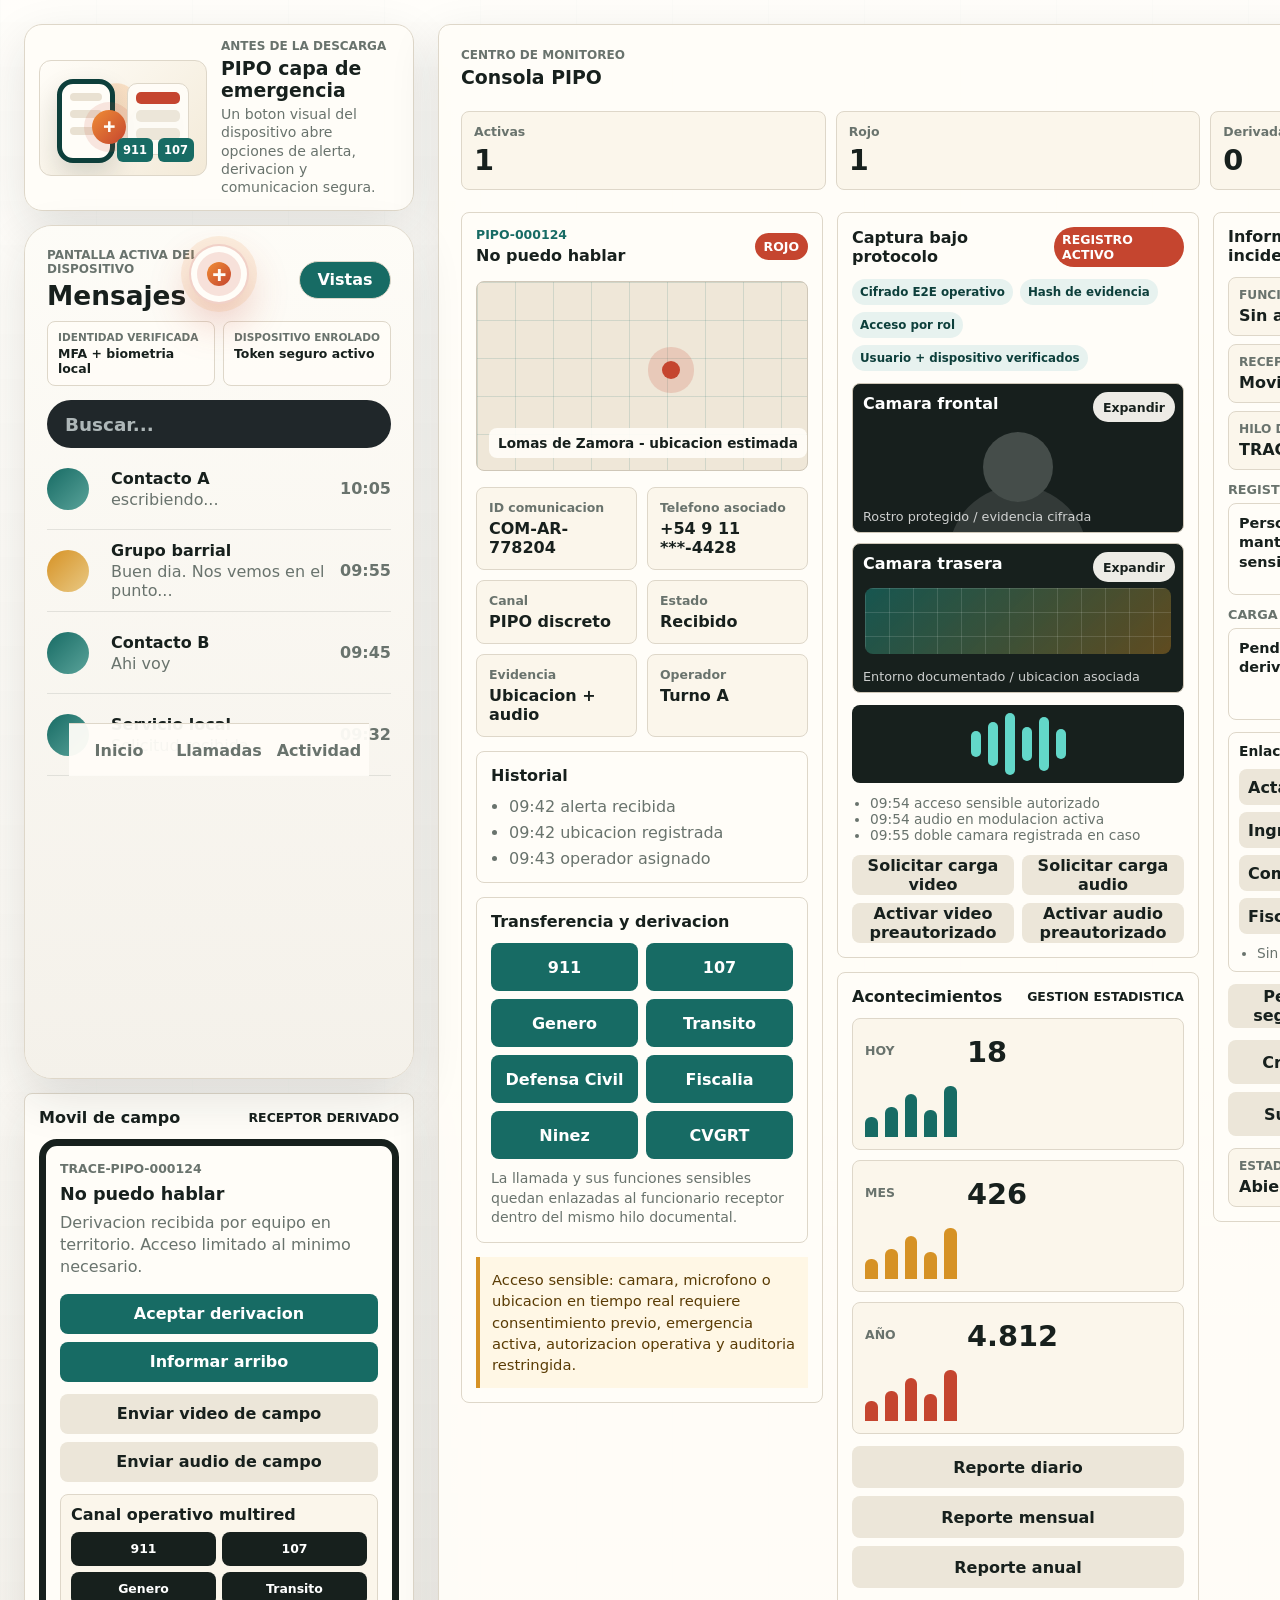
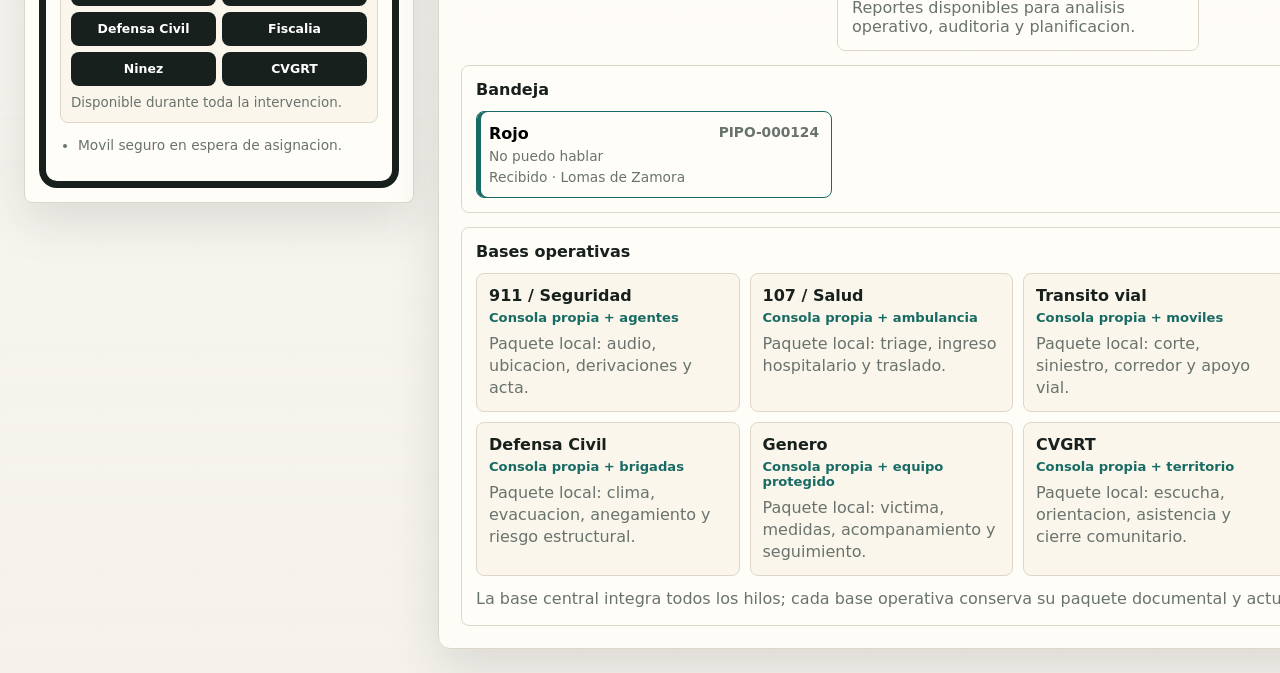
==== commit ad933737: "Add illustrative PIPO cover" ====
--- a/docs/index.html
+++ b/docs/index.html
@@ -4,17 +4,33 @@
     <meta charset="utf-8" />
     <meta name="viewport" content="width=device-width, initial-scale=1" />
     <title>PIPO Emergency Layer - Prototipo</title>
-    <link rel="stylesheet" href="styles.css?v=32" />
+    <link rel="stylesheet" href="styles.css?v=33" />
   </head>
   <body>
     <main class="app-shell">
       <div class="device-column">
         <section class="pre-download-card" aria-label="Identificacion previa a la descarga">
-          <div class="pipo-brandmark" aria-hidden="true"><span>P</span></div>
+          <div class="cover-illustration" aria-hidden="true">
+            <div class="cover-phone">
+              <span></span>
+              <span></span>
+              <span></span>
+              <b>+</b>
+            </div>
+            <div class="cover-panel">
+              <i></i>
+              <i></i>
+              <i></i>
+            </div>
+            <div class="cover-console">
+              <strong>911</strong>
+              <strong>107</strong>
+            </div>
+          </div>
           <div>
             <p class="eyebrow">Antes de la descarga</p>
-            <h2>PIPO identidad segura</h2>
-            <p>MFA, biometria local y dispositivo enrolado para activar la herramienta.</p>
+            <h2>PIPO capa de emergencia</h2>
+            <p>Un boton visual del dispositivo abre opciones de alerta, derivacion y comunicacion segura.</p>
           </div>
         </section>
 
@@ -516,6 +532,6 @@
       </aside>
     </div>
 
-    <script src="app.js?v=32"></script>
+    <script src="app.js?v=33"></script>
   </body>
 </html>
--- a/docs/styles.css
+++ b/docs/styles.css
@@ -67,56 +67,100 @@
   border-radius: 18px;
   padding: 14px;
   display: grid;
-  grid-template-columns: 116px 1fr;
+  grid-template-columns: 168px 1fr;
   gap: 14px;
   align-items: center;
 }
 
-.pipo-brandmark {
+.cover-illustration {
   position: relative;
-  display: grid;
-  place-items: center;
-  width: 116px;
-  height: 92px;
+  width: 168px;
+  min-height: 116px;
   border-radius: 12px;
   border: 1px solid var(--line);
   background:
-    radial-gradient(circle at 50% 42%, rgba(239, 141, 54, 0.24) 0 26%, transparent 27%),
+    radial-gradient(circle at 46% 38%, rgba(239, 141, 54, 0.22) 0 18%, transparent 19%),
+    radial-gradient(circle at 70% 58%, rgba(23, 107, 100, 0.14) 0 20%, transparent 21%),
     linear-gradient(135deg, #fffdf8, #f3ead8);
   overflow: hidden;
 }
 
-.pipo-brandmark::before {
-  content: "";
+.cover-phone {
   position: absolute;
+  left: 17px;
+  top: 18px;
   width: 58px;
-  height: 64px;
-  border-radius: 20px 20px 24px 24px;
-  background: linear-gradient(135deg, var(--teal), var(--teal-dark));
-  clip-path: polygon(50% 0, 92% 16%, 84% 78%, 50% 100%, 16% 78%, 8% 16%);
-}
-
-.pipo-brandmark::after {
-  content: "+";
+  height: 84px;
+  border: 5px solid var(--teal-dark);
+  border-radius: 16px;
+  background: var(--surface);
+  box-shadow: 0 12px 26px rgba(23, 32, 29, 0.15);
+}
+
+.cover-phone span {
+  display: block;
+  height: 8px;
+  margin: 9px 8px;
+  border-radius: 999px;
+  background: #e9e1d2;
+}
+
+.cover-phone b {
   position: absolute;
-  right: 20px;
-  top: 17px;
-  width: 28px;
-  height: 28px;
+  right: -16px;
+  top: 26px;
+  width: 34px;
+  height: 34px;
   border-radius: 999px;
   display: grid;
   place-items: center;
   background: linear-gradient(135deg, #ef8d36, var(--coral));
   color: #fffdf8;
   font-weight: 950;
-}
-
-.pipo-brandmark span {
-  position: relative;
-  z-index: 1;
-  color: #fffdf8;
-  font-size: 2rem;
-  font-weight: 950;
+  box-shadow: 0 0 0 8px rgba(197, 69, 47, 0.13);
+}
+
+.cover-panel {
+  position: absolute;
+  left: 87px;
+  top: 22px;
+  width: 62px;
+  padding: 8px;
+  border-radius: 10px;
+  background: rgba(255, 253, 248, 0.94);
+  border: 1px solid var(--line);
+}
+
+.cover-panel i {
+  display: block;
+  height: 12px;
+  margin-bottom: 6px;
+  border-radius: 5px;
+  background: #ece6d9;
+}
+
+.cover-panel i:first-child {
+  background: var(--coral);
+}
+
+.cover-console {
+  position: absolute;
+  right: 12px;
+  bottom: 13px;
+  display: grid;
+  grid-template-columns: 1fr 1fr;
+  gap: 5px;
+}
+
+.cover-console strong {
+  min-width: 36px;
+  min-height: 24px;
+  display: grid;
+  place-items: center;
+  border-radius: 6px;
+  background: var(--teal);
+  color: #fff;
+  font-size: 0.72rem;
 }
 
 .pre-download-card h2 {
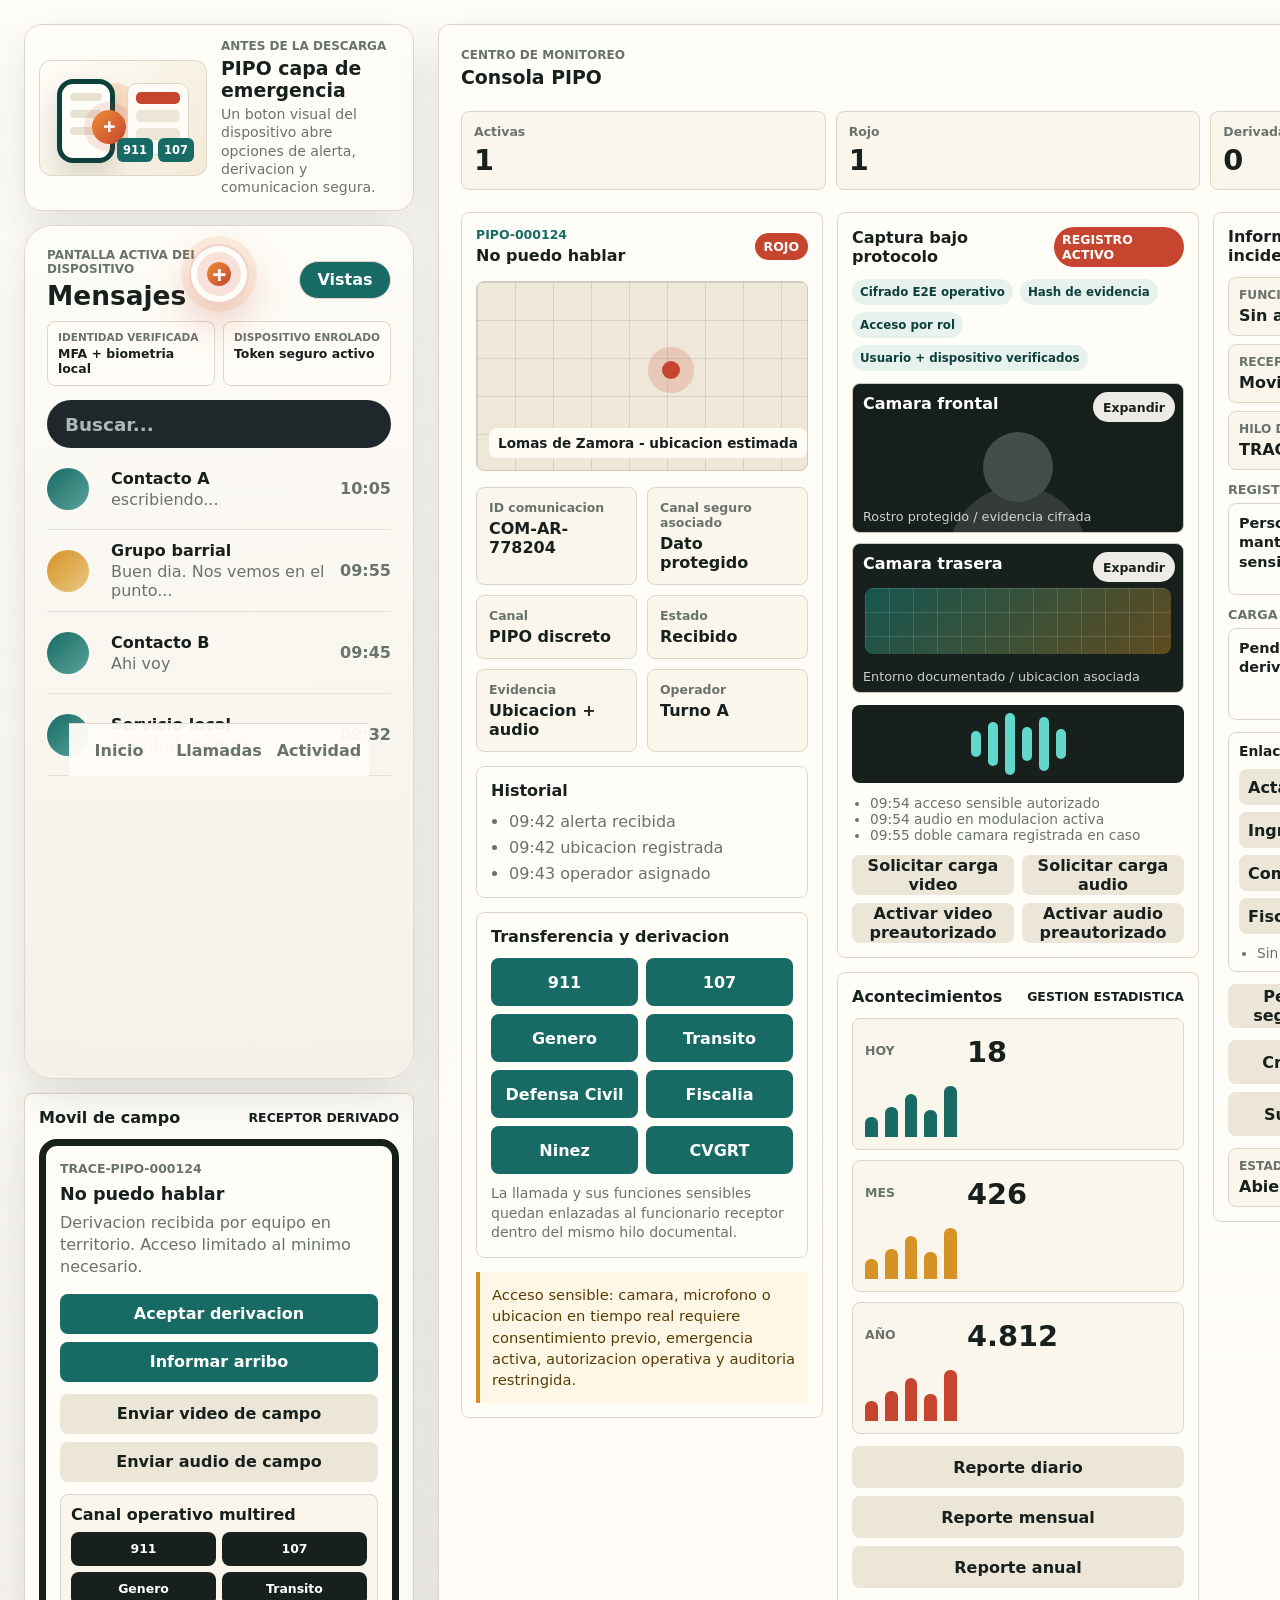
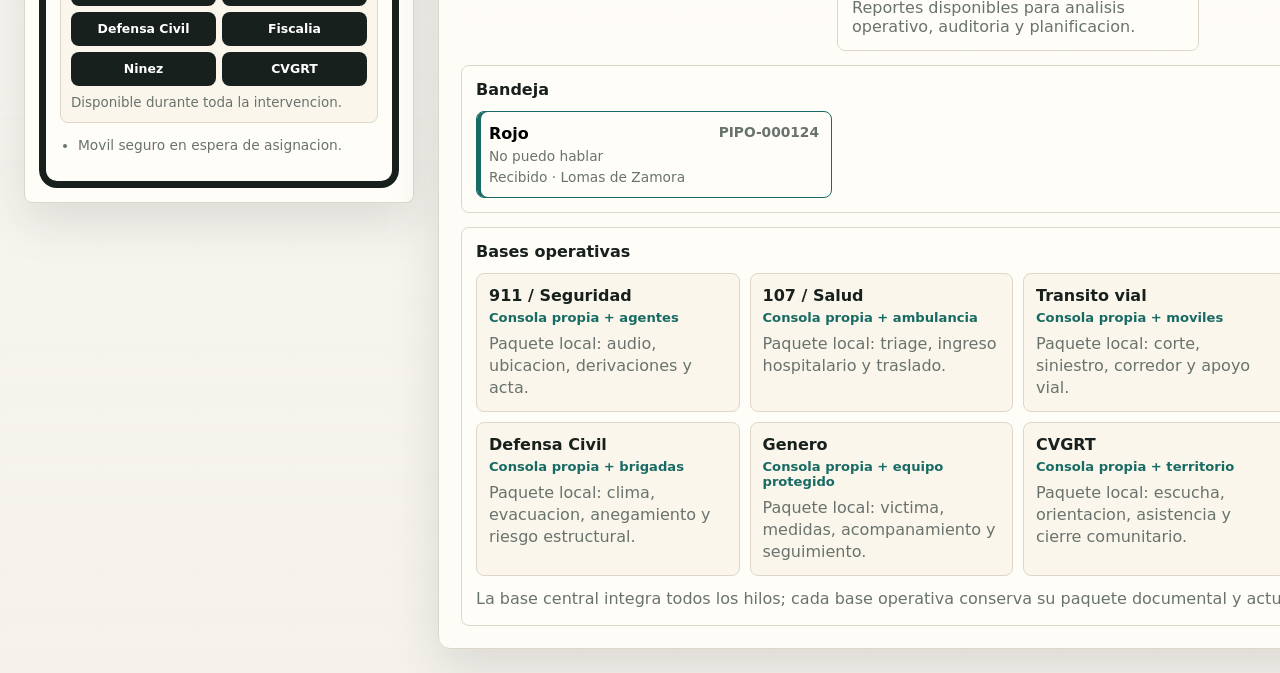
==== commit c554d7e2: "Clean public preview metadata" ====
--- a/docs/index.html
+++ b/docs/index.html
@@ -4,7 +4,12 @@
     <meta charset="utf-8" />
     <meta name="viewport" content="width=device-width, initial-scale=1" />
     <title>PIPO Emergency Layer - Prototipo</title>
-    <link rel="stylesheet" href="styles.css?v=33" />
+    <meta name="description" content="Demo conceptual de PIPO Emergency Layer: capa visual de emergencia para activar alertas, derivacion y comunicacion segura desde dispositivos moviles." />
+    <meta property="og:title" content="PIPO Emergency Layer - Demo conceptual" />
+    <meta property="og:description" content="Prototipo conceptual de capa visual de emergencia para activacion, derivacion y comunicacion segura desde dispositivos moviles. No reemplaza sistemas oficiales de emergencia." />
+    <meta property="og:type" content="website" />
+    <meta property="og:url" content="https://angeladrianpagnini-star.github.io/pipo-emergency-layer-public/" />
+    <link rel="stylesheet" href="styles.css?v=34" />
   </head>
   <body>
     <main class="app-shell">
@@ -273,8 +278,8 @@
                 <strong id="caseComms">COM-AR-778204</strong>
               </article>
               <article>
-                <span>Telefono asociado</span>
-                <strong id="casePhone">+54 9 11 ***-4428</strong>
+                <span>Canal seguro asociado</span>
+                <strong id="casePhone">Dato protegido</strong>
               </article>
               <article>
                 <span>Canal</span>
@@ -532,6 +537,6 @@
       </aside>
     </div>
 
-    <script src="app.js?v=33"></script>
+    <script src="app.js?v=34"></script>
   </body>
 </html>
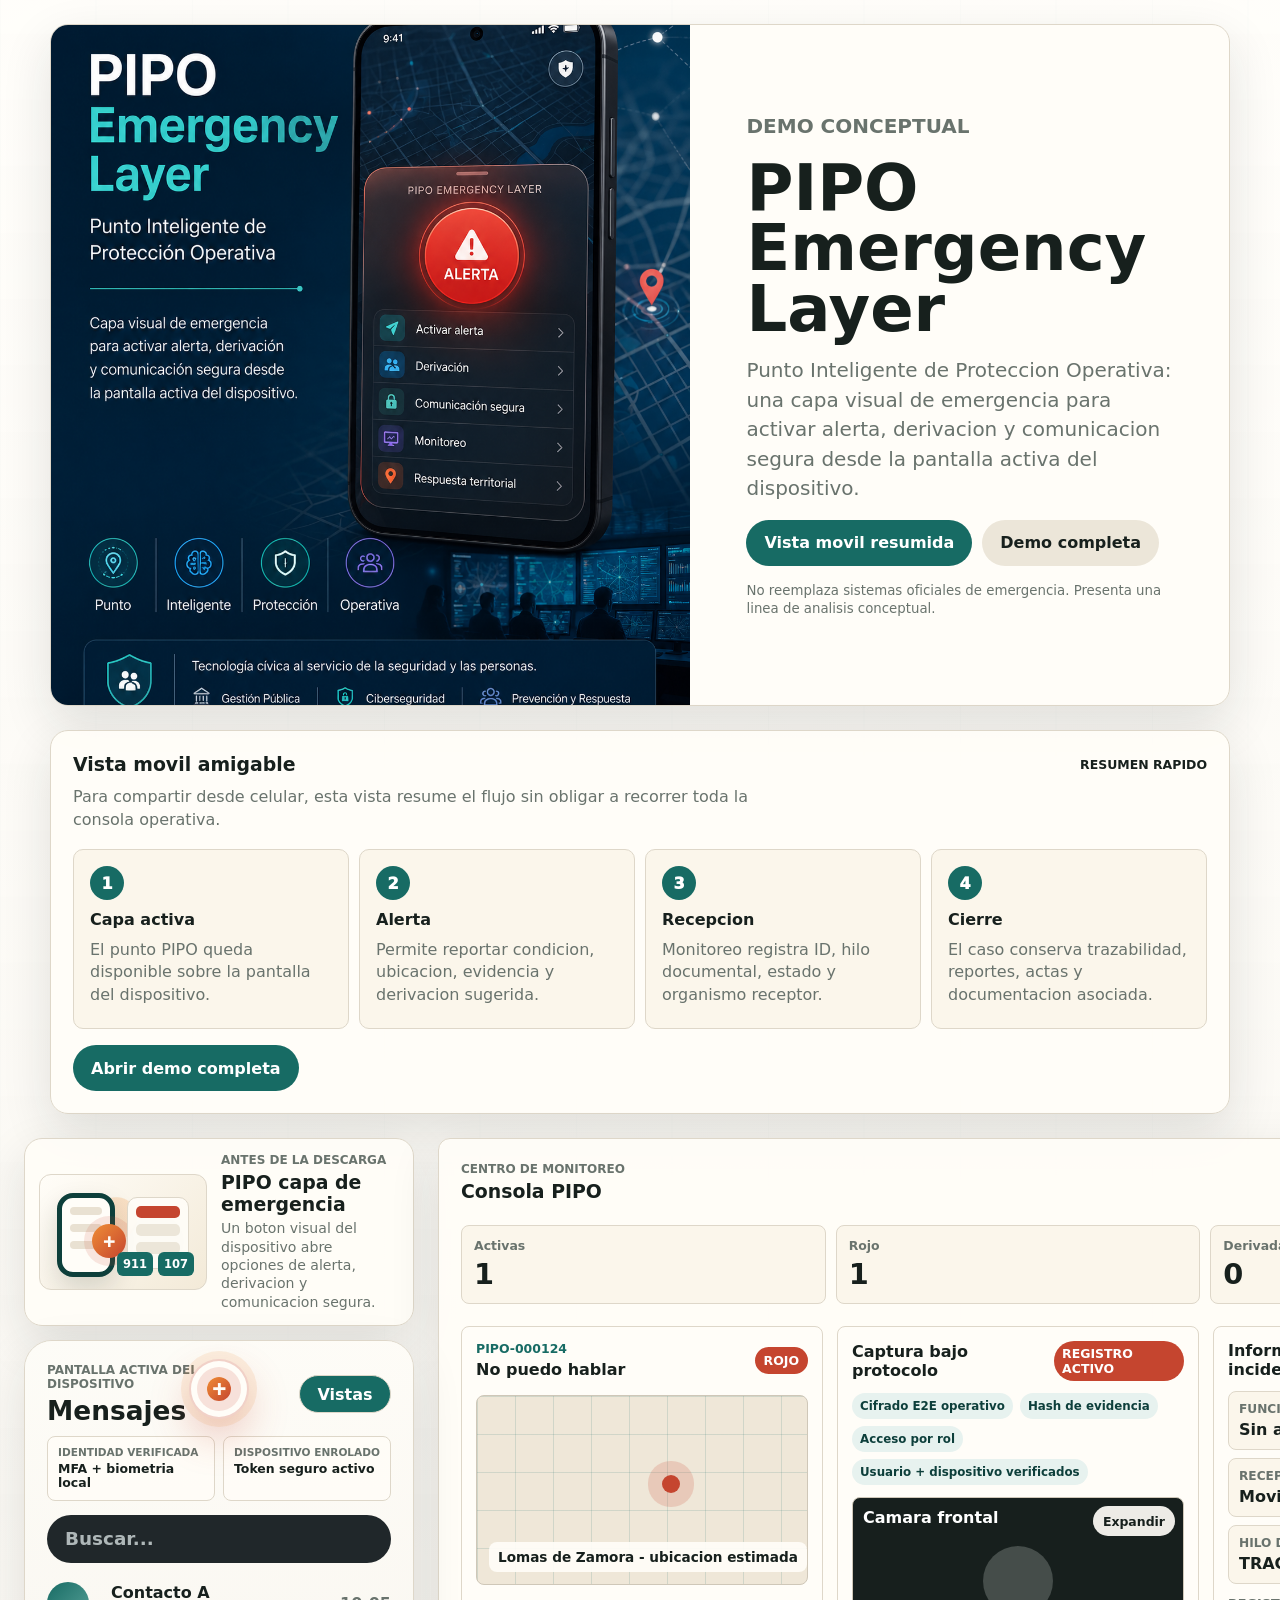
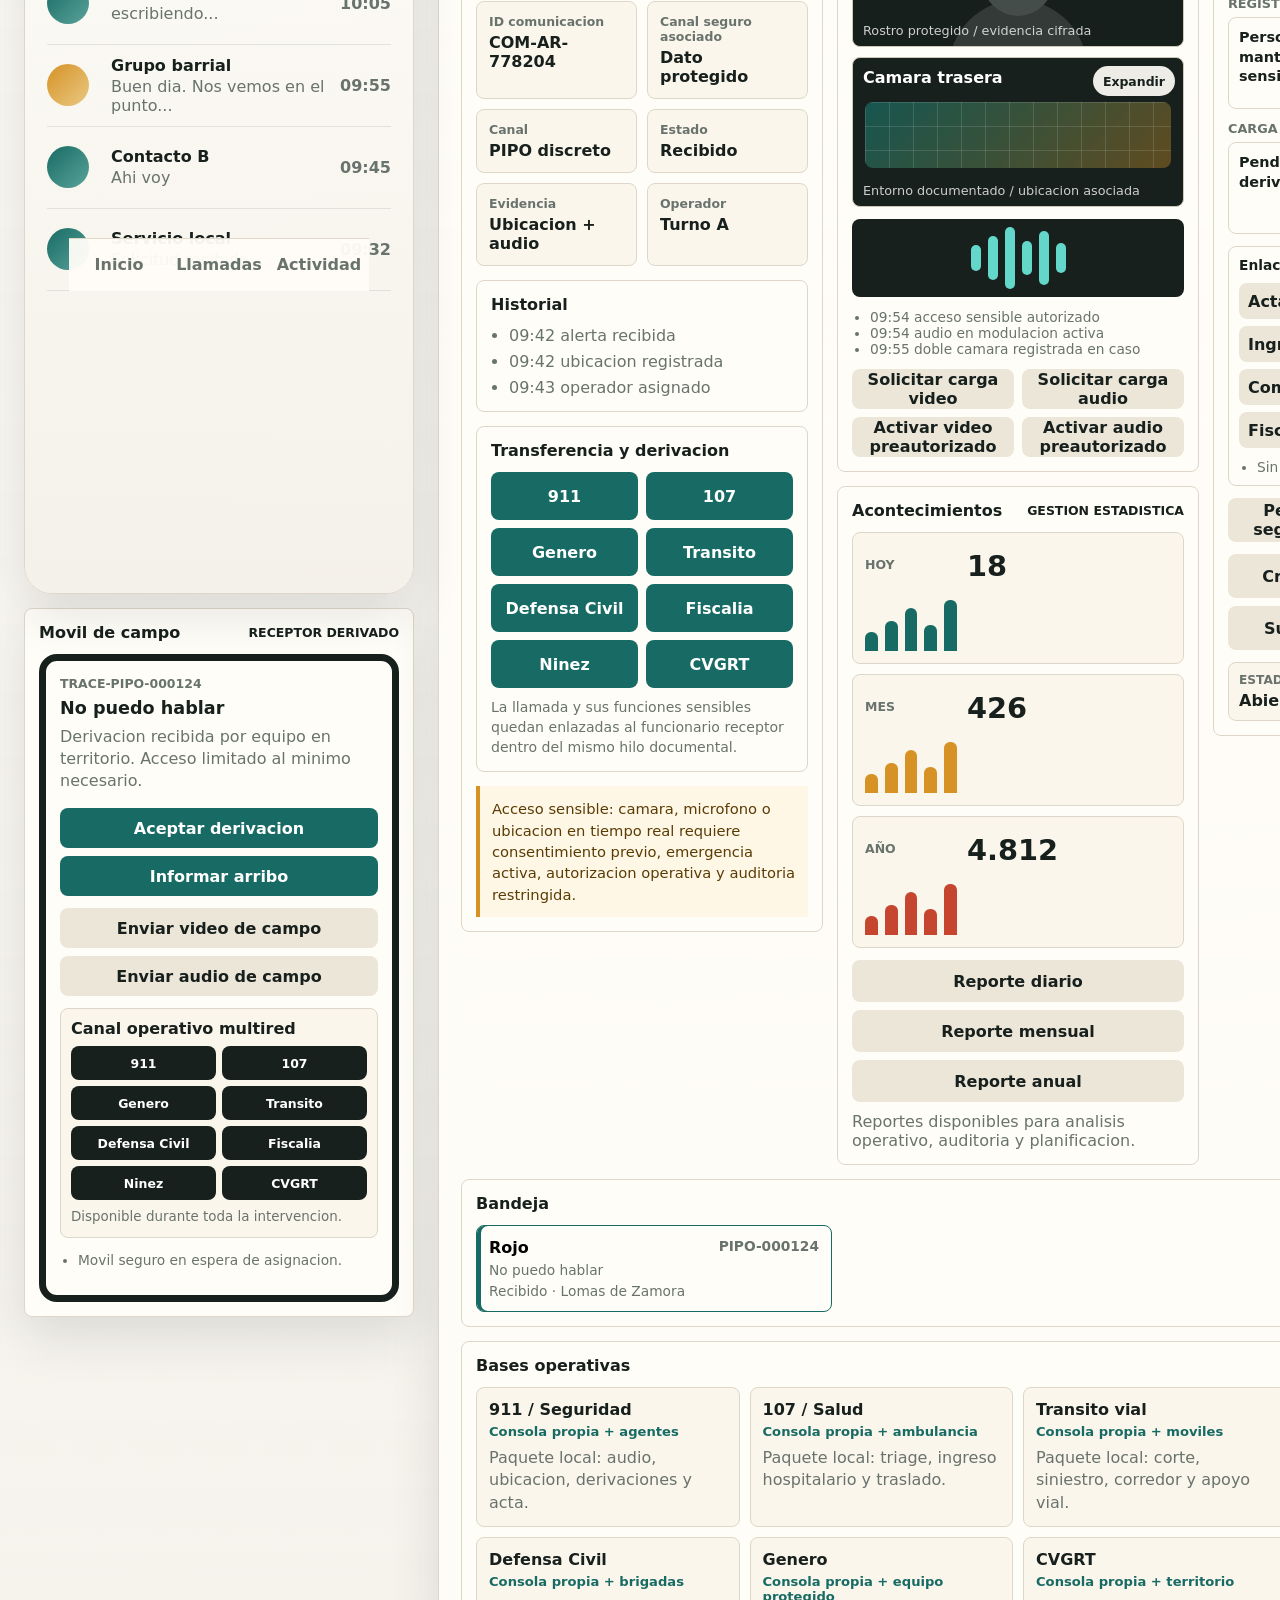
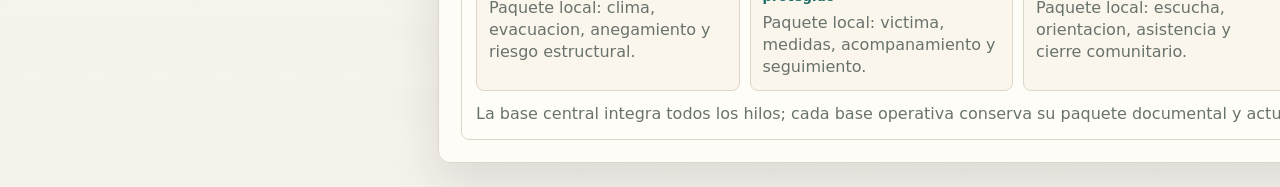
==== commit 9adb8d5c: "Add PIPO cover and mobile summary" ====
--- a/docs/index.html
+++ b/docs/index.html
@@ -9,10 +9,65 @@
     <meta property="og:description" content="Prototipo conceptual de capa visual de emergencia para activacion, derivacion y comunicacion segura desde dispositivos moviles. No reemplaza sistemas oficiales de emergencia." />
     <meta property="og:type" content="website" />
     <meta property="og:url" content="https://angeladrianpagnini-star.github.io/pipo-emergency-layer-public/" />
-    <link rel="stylesheet" href="styles.css?v=34" />
+    <link rel="preload" as="image" href="assets/pipo-presentacion-visual.png" />
+    <link rel="stylesheet" href="styles.css?v=35" />
   </head>
   <body>
-    <main class="app-shell">
+    <section class="cover-entry" aria-label="Presentacion PIPO">
+      <div class="cover-entry-media">
+        <img src="assets/pipo-presentacion-visual.png" alt="PIPO Emergency Layer, capa visual de emergencia para dispositivos moviles" />
+      </div>
+      <div class="cover-entry-copy">
+        <p class="eyebrow">Demo conceptual</p>
+        <h1>PIPO Emergency Layer</h1>
+        <p>
+          Punto Inteligente de Proteccion Operativa: una capa visual de emergencia para activar alerta,
+          derivacion y comunicacion segura desde la pantalla activa del dispositivo.
+        </p>
+        <div class="cover-entry-actions">
+          <a href="#mobile-resumen">Vista movil resumida</a>
+          <a href="#demo-completa">Demo completa</a>
+        </div>
+        <small>No reemplaza sistemas oficiales de emergencia. Presenta una linea de analisis conceptual.</small>
+      </div>
+    </section>
+
+    <section id="mobile-resumen" class="mobile-brief" aria-label="Resumen movil PIPO">
+      <div class="section-title">
+        <h2>Vista movil amigable</h2>
+        <span>Resumen rapido</span>
+      </div>
+      <p class="brief-intro">
+        Para compartir desde celular, esta vista resume el flujo sin obligar a recorrer toda la consola operativa.
+      </p>
+      <div class="brief-flow">
+        <article>
+          <span>1</span>
+          <h3>Capa activa</h3>
+          <p>El punto PIPO queda disponible sobre la pantalla del dispositivo.</p>
+        </article>
+        <article>
+          <span>2</span>
+          <h3>Alerta</h3>
+          <p>Permite reportar condicion, ubicacion, evidencia y derivacion sugerida.</p>
+        </article>
+        <article>
+          <span>3</span>
+          <h3>Recepcion</h3>
+          <p>Monitoreo registra ID, hilo documental, estado y organismo receptor.</p>
+        </article>
+        <article>
+          <span>4</span>
+          <h3>Cierre</h3>
+          <p>El caso conserva trazabilidad, reportes, actas y documentacion asociada.</p>
+        </article>
+      </div>
+      <div class="brief-actions">
+        <a href="#demo-completa">Abrir demo completa</a>
+      </div>
+    </section>
+
+    <main id="demo-completa" class="app-shell">
       <div class="device-column">
         <section class="pre-download-card" aria-label="Identificacion previa a la descarga">
           <div class="cover-illustration" aria-hidden="true">
@@ -537,6 +592,6 @@
       </aside>
     </div>
 
-    <script src="app.js?v=34"></script>
+    <script src="app.js?v=35"></script>
   </body>
 </html>
--- a/docs/styles.css
+++ b/docs/styles.css
@@ -27,6 +27,10 @@
     repeating-linear-gradient(90deg, rgba(23, 107, 100, 0.05) 0 1px, transparent 1px 96px);
 }
 
+html {
+  scroll-behavior: smooth;
+}
+
 button,
 input {
   font: inherit;
@@ -35,6 +39,133 @@
 button {
   border: 0;
   cursor: pointer;
+}
+
+.cover-entry,
+.mobile-brief {
+  width: min(1180px, calc(100% - 32px));
+  margin: 24px auto 0;
+  border: 1px solid var(--line);
+  border-radius: 18px;
+  background: rgba(255, 253, 248, 0.96);
+  box-shadow: var(--shadow);
+}
+
+.cover-entry {
+  display: grid;
+  grid-template-columns: minmax(300px, 0.95fr) minmax(300px, 0.8fr);
+  gap: 0;
+  overflow: hidden;
+}
+
+.cover-entry-media {
+  background: #062236;
+}
+
+.cover-entry-media img {
+  display: block;
+  width: 100%;
+  height: 100%;
+  max-height: 680px;
+  object-fit: cover;
+}
+
+.cover-entry-copy {
+  display: grid;
+  align-content: center;
+  gap: 16px;
+  padding: clamp(24px, 5vw, 56px);
+}
+
+.cover-entry-copy h1 {
+  font-size: clamp(2.2rem, 5vw, 4.5rem);
+  line-height: 0.95;
+}
+
+.cover-entry-copy p {
+  margin: 0;
+  color: var(--muted);
+  font-size: clamp(1rem, 1.8vw, 1.25rem);
+  line-height: 1.48;
+}
+
+.cover-entry-copy small {
+  color: var(--muted);
+  line-height: 1.35;
+}
+
+.cover-entry-actions,
+.brief-actions {
+  display: flex;
+  flex-wrap: wrap;
+  gap: 10px;
+}
+
+.cover-entry-actions a,
+.brief-actions a {
+  min-height: 46px;
+  border-radius: 999px;
+  padding: 0 18px;
+  display: inline-grid;
+  place-items: center;
+  text-decoration: none;
+  background: var(--teal);
+  color: #fff;
+  font-weight: 900;
+}
+
+.cover-entry-actions a + a {
+  background: #ece6d9;
+  color: var(--ink);
+}
+
+.mobile-brief {
+  padding: 22px;
+}
+
+.brief-intro {
+  margin: 10px 0 18px;
+  max-width: 720px;
+  color: var(--muted);
+  line-height: 1.45;
+}
+
+.brief-flow {
+  display: grid;
+  grid-template-columns: repeat(4, minmax(0, 1fr));
+  gap: 10px;
+}
+
+.brief-flow article {
+  min-height: 180px;
+  border: 1px solid var(--line);
+  border-radius: 10px;
+  background: #fbf6eb;
+  padding: 16px;
+  display: grid;
+  align-content: start;
+  gap: 10px;
+}
+
+.brief-flow span {
+  width: 34px;
+  height: 34px;
+  border-radius: 999px;
+  display: grid;
+  place-items: center;
+  background: var(--teal);
+  color: #fff;
+  font-weight: 950;
+}
+
+.brief-flow p {
+  margin: 0;
+  color: var(--muted);
+  line-height: 1.38;
+}
+
+.brief-actions {
+  margin-top: 16px;
 }
 
 .app-shell {
@@ -1663,10 +1794,32 @@
 }
 
 @media (max-width: 980px) {
+  body {
+    overflow-x: hidden;
+  }
+
+  .cover-entry {
+    grid-template-columns: 1fr;
+  }
+
+  .cover-entry-media img {
+    max-height: none;
+    aspect-ratio: 4 / 5;
+    object-position: center top;
+  }
+
+  .brief-flow {
+    grid-template-columns: repeat(2, minmax(0, 1fr));
+  }
+
   .app-shell,
   .console-layout,
   .camera-modal {
     grid-template-columns: 1fr;
+  }
+
+  .app-shell {
+    width: min(100%, 760px);
   }
 
   .console-layout {
@@ -1684,6 +1837,34 @@
 }
 
 @media (max-width: 560px) {
+  .cover-entry,
+  .mobile-brief {
+    width: calc(100% - 20px);
+    margin-top: 10px;
+    border-radius: 12px;
+  }
+
+  .cover-entry-copy {
+    padding: 18px;
+  }
+
+  .cover-entry-actions a,
+  .brief-actions a {
+    width: 100%;
+  }
+
+  .mobile-brief {
+    padding: 14px;
+  }
+
+  .brief-flow {
+    grid-template-columns: 1fr;
+  }
+
+  .brief-flow article {
+    min-height: auto;
+  }
+
   .app-shell {
     padding: 10px;
     gap: 10px;
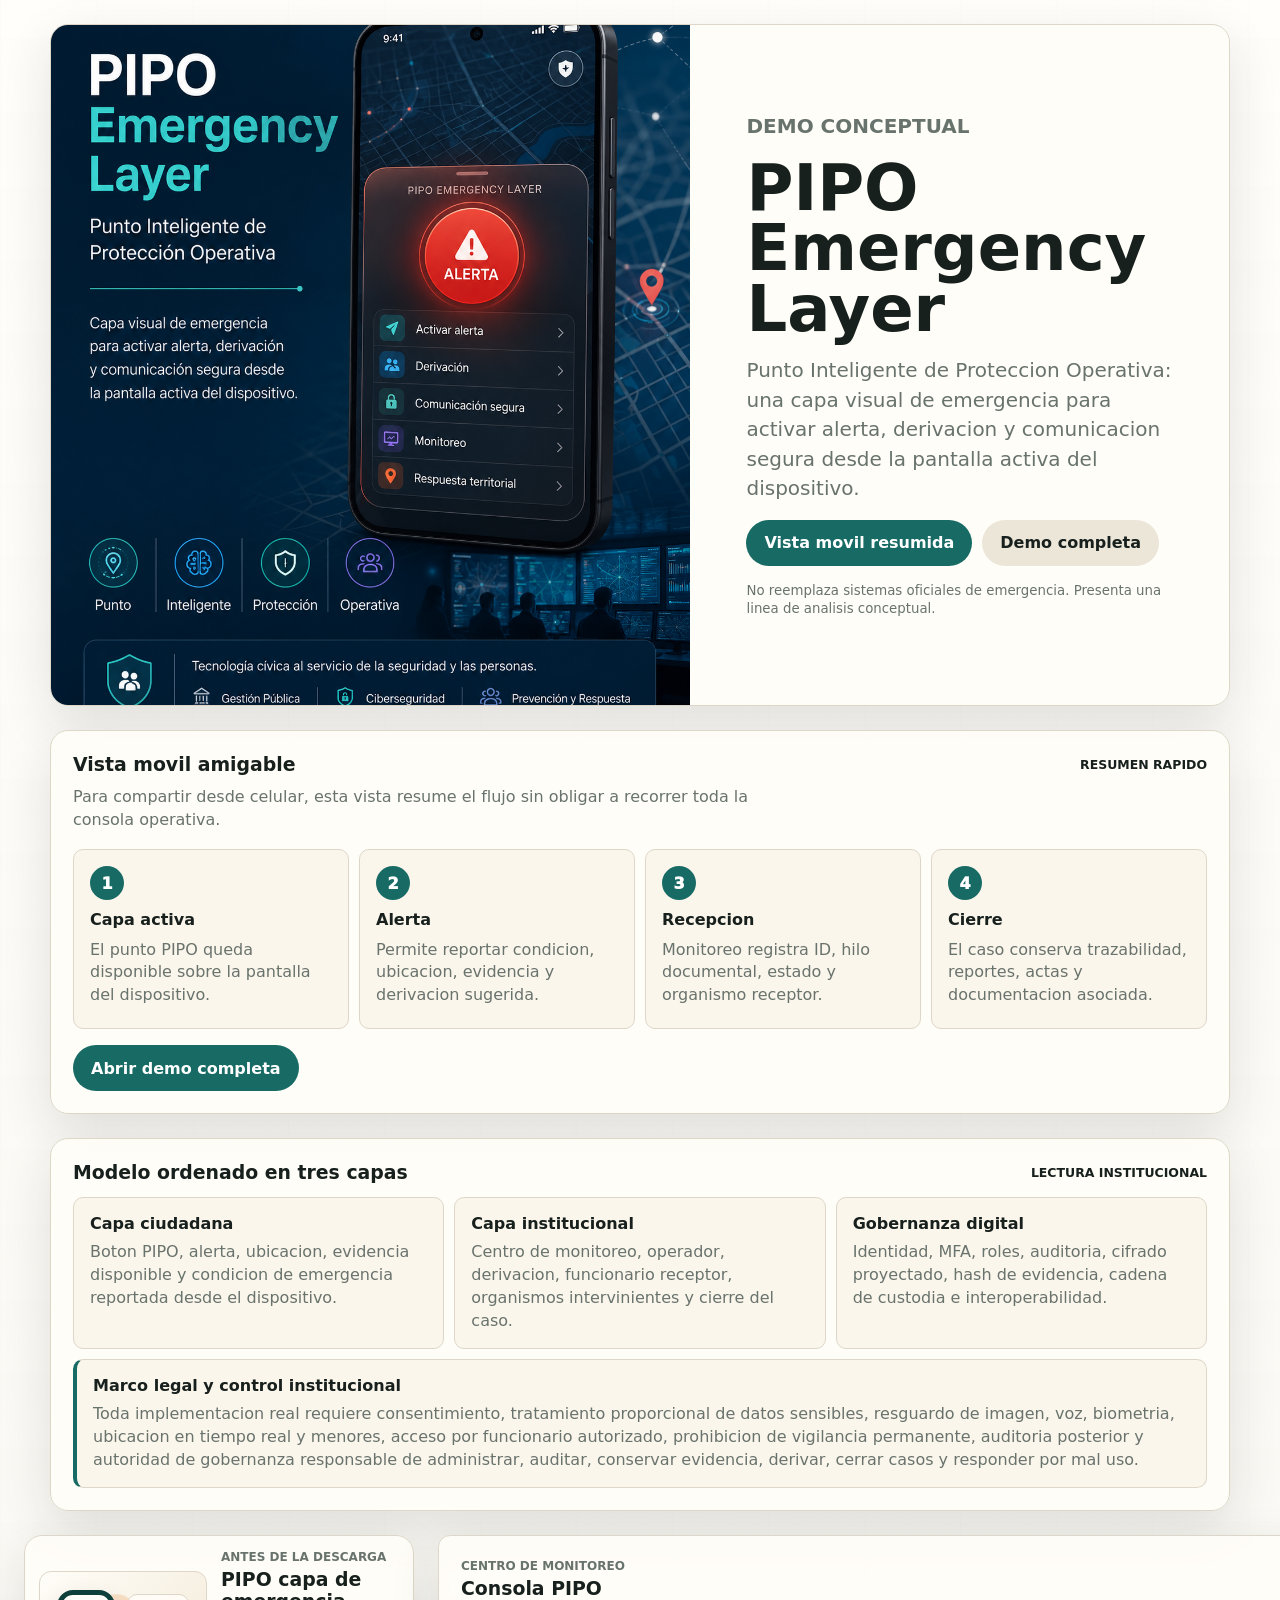
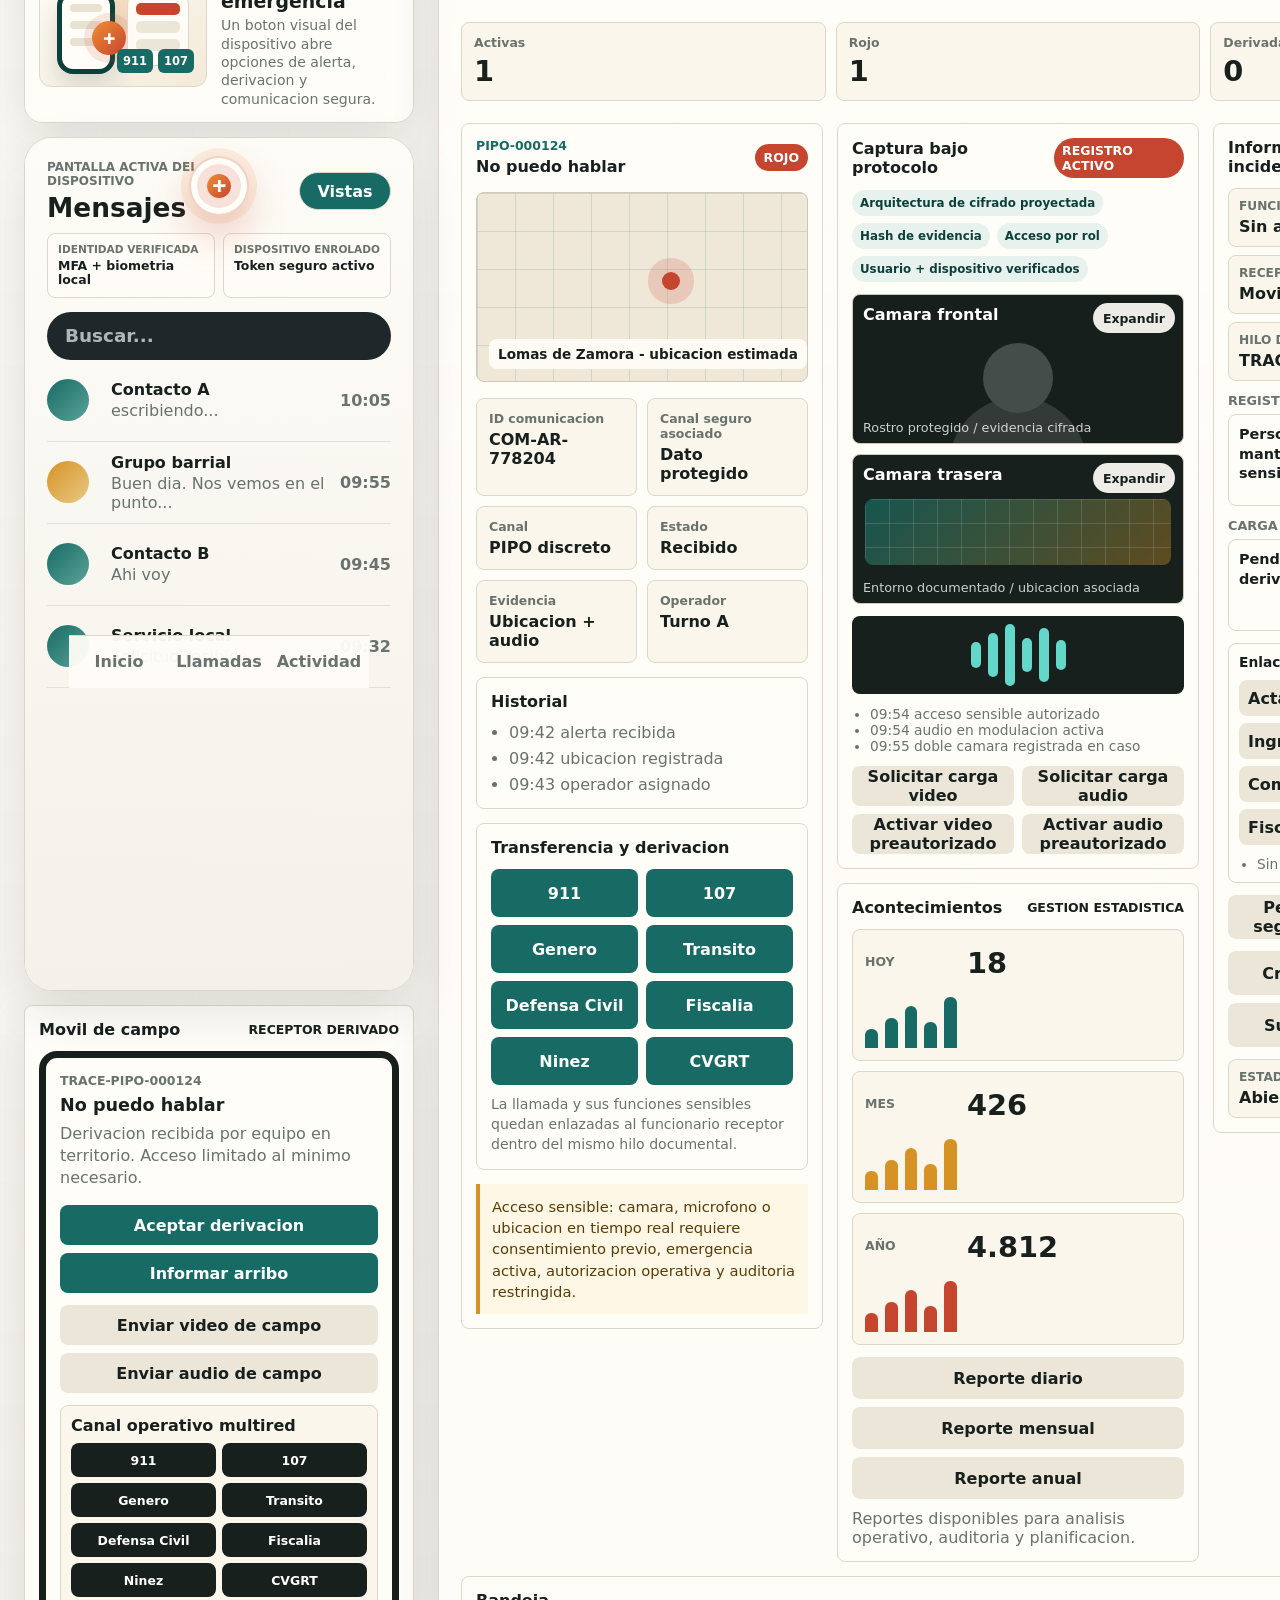
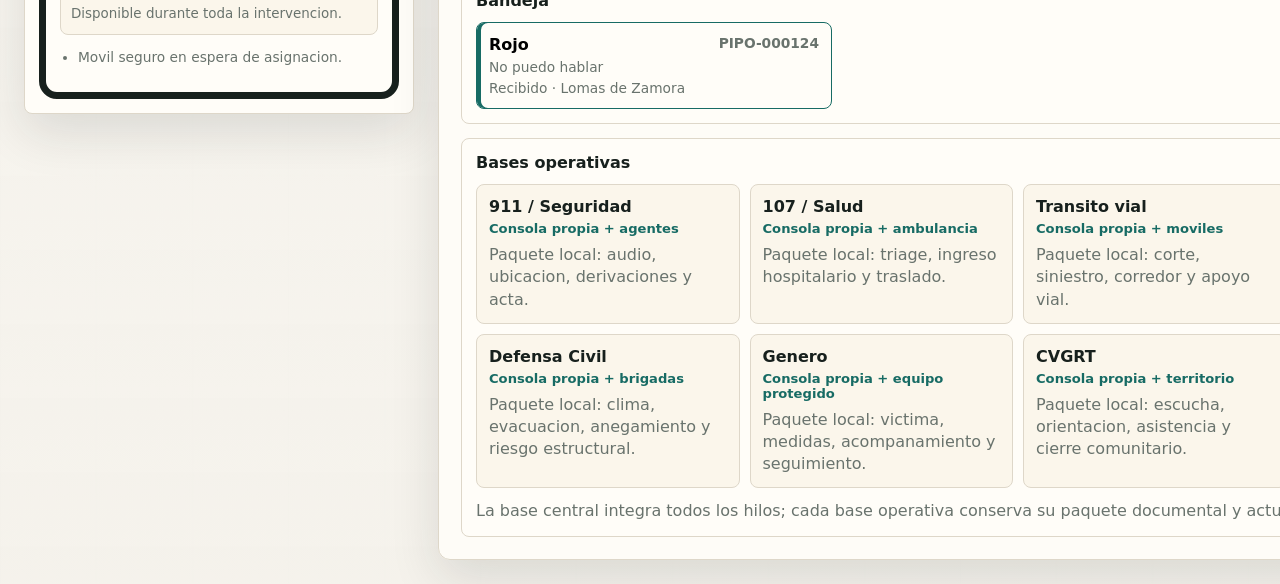
==== commit 5a396404: "Add governance and legal framing" ====
--- a/docs/index.html
+++ b/docs/index.html
@@ -10,7 +10,7 @@
     <meta property="og:type" content="website" />
     <meta property="og:url" content="https://angeladrianpagnini-star.github.io/pipo-emergency-layer-public/" />
     <link rel="preload" as="image" href="assets/pipo-presentacion-visual.png" />
-    <link rel="stylesheet" href="styles.css?v=35" />
+    <link rel="stylesheet" href="styles.css?v=36" />
   </head>
   <body>
     <section class="cover-entry" aria-label="Presentacion PIPO">
@@ -67,6 +67,36 @@
       </div>
     </section>
 
+    <section class="model-brief" aria-label="Capas institucionales PIPO">
+      <div class="section-title">
+        <h2>Modelo ordenado en tres capas</h2>
+        <span>Lectura institucional</span>
+      </div>
+      <div class="model-grid">
+        <article>
+          <h3>Capa ciudadana</h3>
+          <p>Boton PIPO, alerta, ubicacion, evidencia disponible y condicion de emergencia reportada desde el dispositivo.</p>
+        </article>
+        <article>
+          <h3>Capa institucional</h3>
+          <p>Centro de monitoreo, operador, derivacion, funcionario receptor, organismos intervinientes y cierre del caso.</p>
+        </article>
+        <article>
+          <h3>Gobernanza digital</h3>
+          <p>Identidad, MFA, roles, auditoria, cifrado proyectado, hash de evidencia, cadena de custodia e interoperabilidad.</p>
+        </article>
+      </div>
+      <div class="governance-note">
+        <strong>Marco legal y control institucional</strong>
+        <p>
+          Toda implementacion real requiere consentimiento, tratamiento proporcional de datos sensibles,
+          resguardo de imagen, voz, biometria, ubicacion en tiempo real y menores, acceso por funcionario
+          autorizado, prohibicion de vigilancia permanente, auditoria posterior y autoridad de gobernanza
+          responsable de administrar, auditar, conservar evidencia, derivar, cerrar casos y responder por mal uso.
+        </p>
+      </div>
+    </section>
+
     <main id="demo-completa" class="app-shell">
       <div class="device-column">
         <section class="pre-download-card" aria-label="Identificacion previa a la descarga">
@@ -441,7 +471,7 @@
               <span>Registro activo</span>
             </div>
             <div class="security-strip">
-              <span>Cifrado E2E operativo</span>
+              <span>Arquitectura de cifrado proyectada</span>
               <span>Hash de evidencia</span>
               <span>Acceso por rol</span>
               <span>Usuario + dispositivo verificados</span>
@@ -592,6 +622,6 @@
       </aside>
     </div>
 
-    <script src="app.js?v=35"></script>
+    <script src="app.js?v=36"></script>
   </body>
 </html>
--- a/docs/styles.css
+++ b/docs/styles.css
@@ -42,7 +42,8 @@
 }
 
 .cover-entry,
-.mobile-brief {
+.mobile-brief,
+.model-brief {
   width: min(1180px, calc(100% - 32px));
   margin: 24px auto 0;
   border: 1px solid var(--line);
@@ -166,6 +167,42 @@
 
 .brief-actions {
   margin-top: 16px;
+}
+
+.model-brief {
+  padding: 22px;
+}
+
+.model-grid {
+  margin-top: 14px;
+  display: grid;
+  grid-template-columns: repeat(3, minmax(0, 1fr));
+  gap: 10px;
+}
+
+.model-grid article,
+.governance-note {
+  border: 1px solid var(--line);
+  border-radius: 10px;
+  background: #fbf6eb;
+  padding: 16px;
+}
+
+.model-grid p,
+.governance-note p {
+  margin: 8px 0 0;
+  color: var(--muted);
+  line-height: 1.42;
+}
+
+.governance-note {
+  margin-top: 10px;
+  border-left: 4px solid var(--teal);
+}
+
+.governance-note strong {
+  display: block;
+  font-size: 1rem;
 }
 
 .app-shell {
@@ -1838,7 +1875,8 @@
 
 @media (max-width: 560px) {
   .cover-entry,
-  .mobile-brief {
+  .mobile-brief,
+  .model-brief {
     width: calc(100% - 20px);
     margin-top: 10px;
     border-radius: 12px;
@@ -1853,11 +1891,13 @@
     width: 100%;
   }
 
-  .mobile-brief {
+  .mobile-brief,
+  .model-brief {
     padding: 14px;
   }
 
-  .brief-flow {
+  .brief-flow,
+  .model-grid {
     grid-template-columns: 1fr;
   }
 
